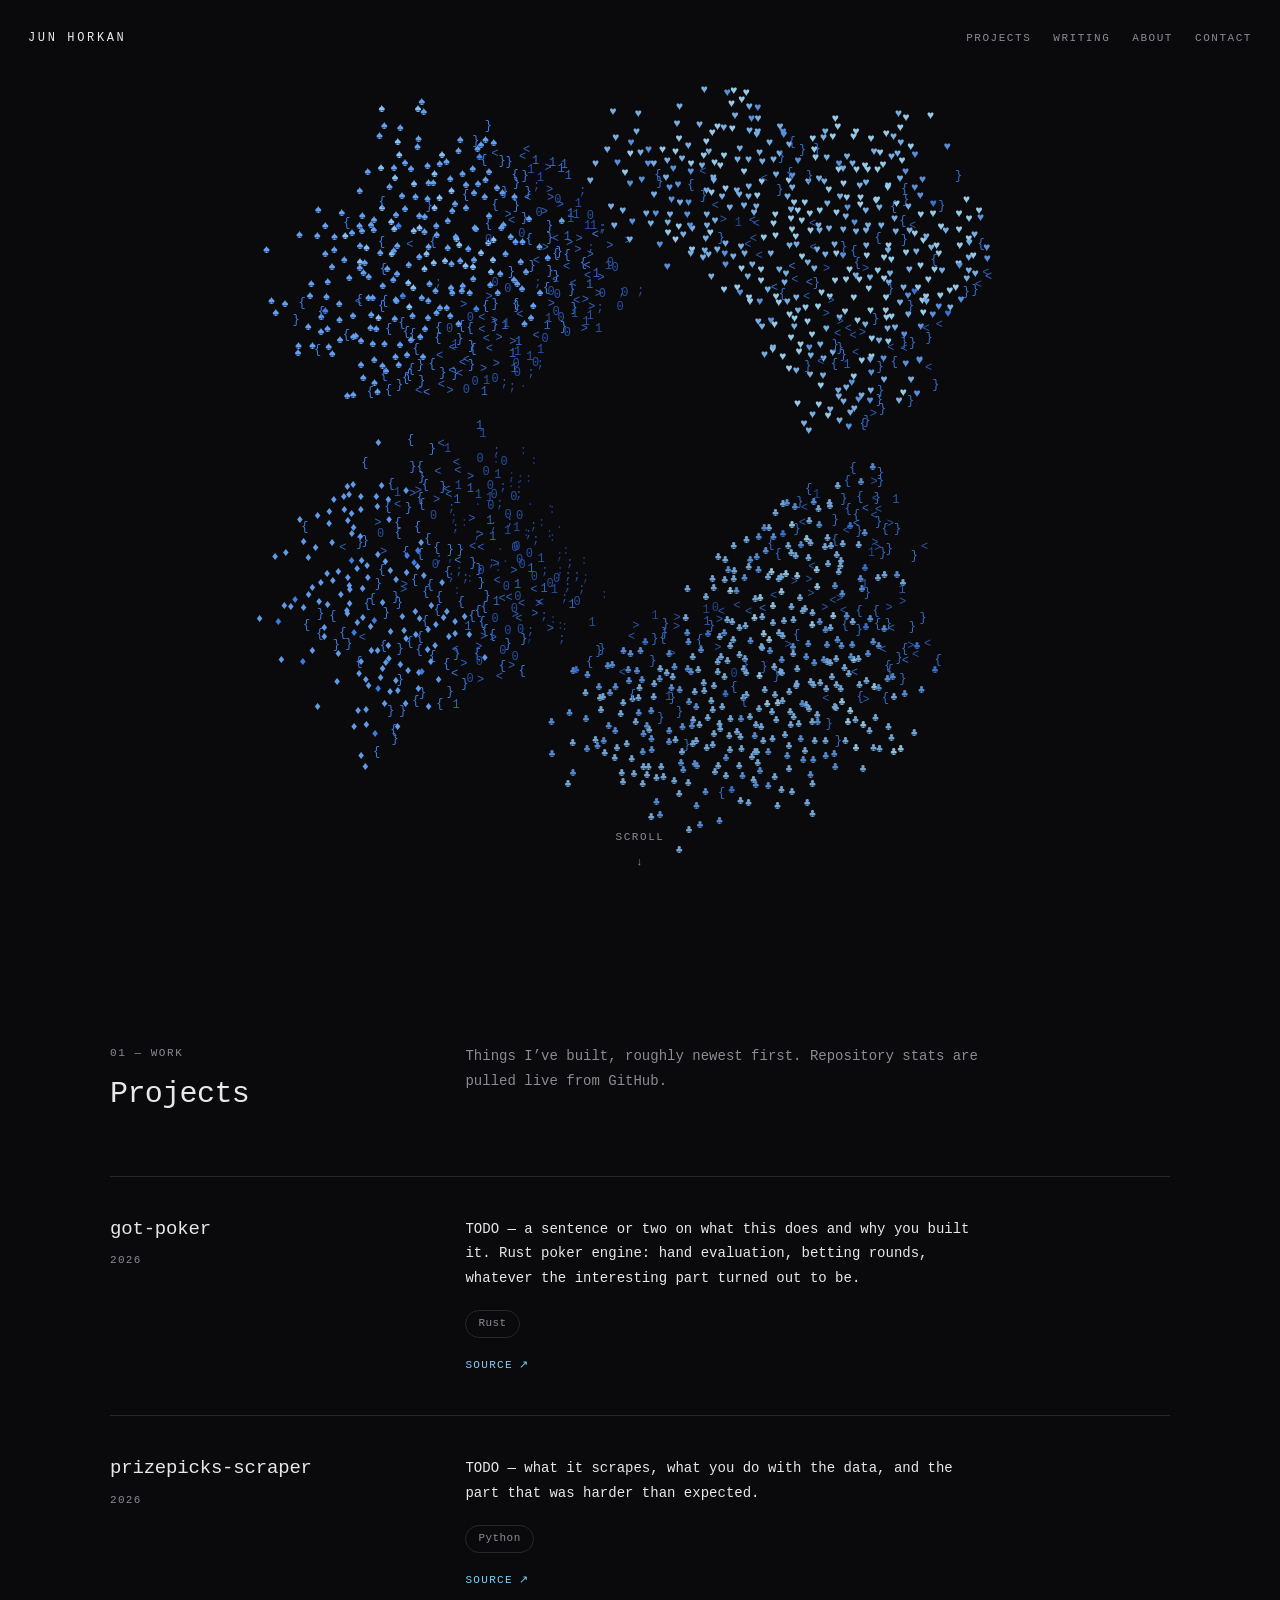
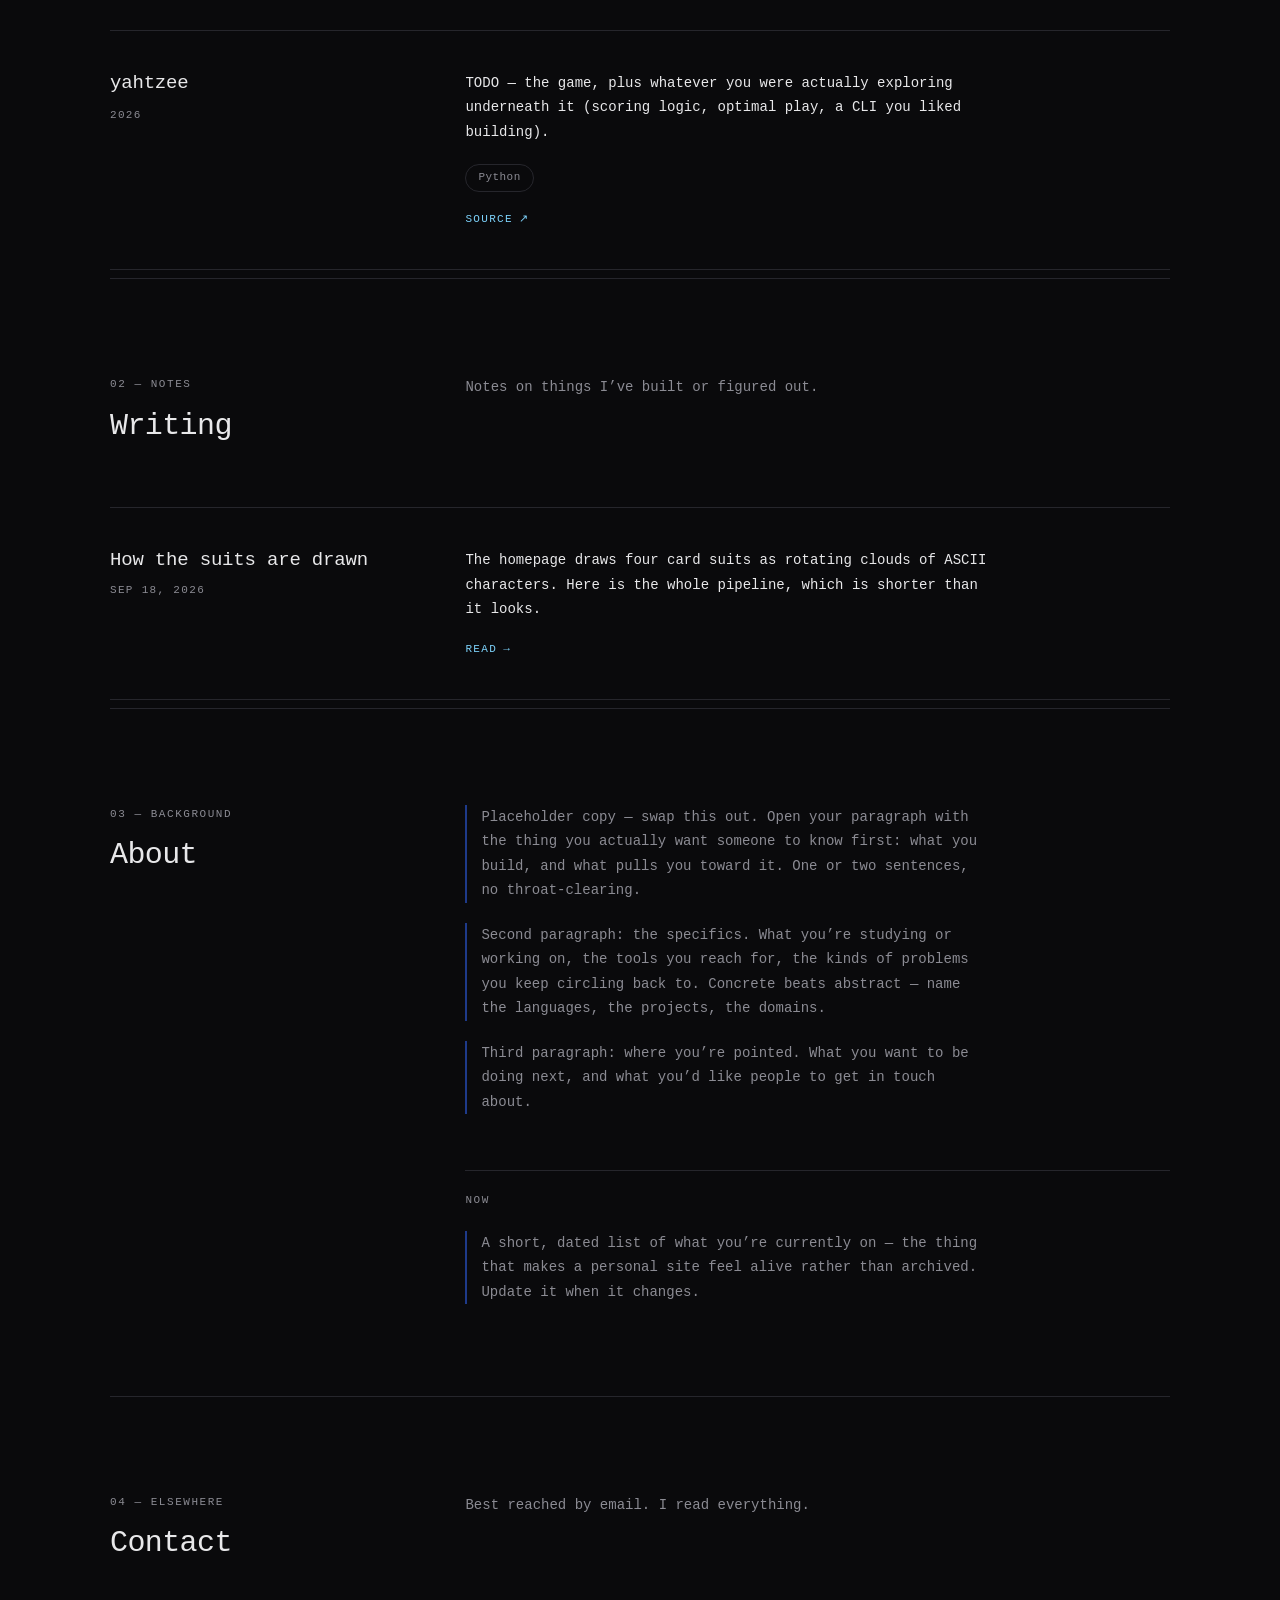
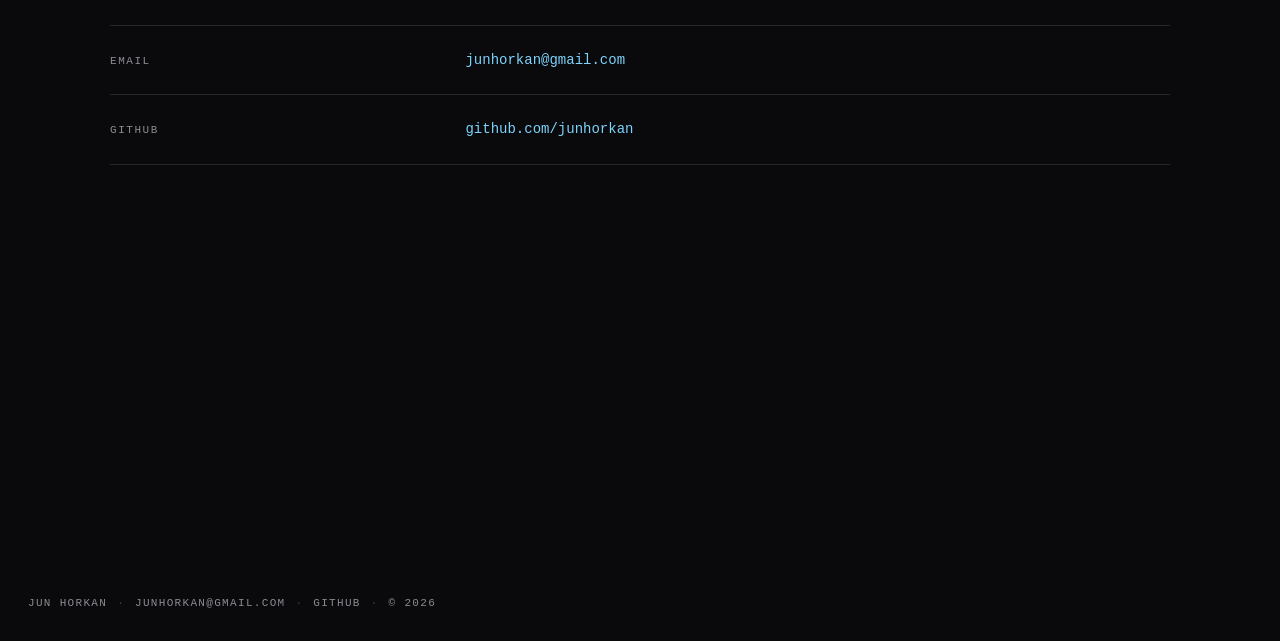
==== index.html @ d79ea6be "Lay sections and entries out in two columns The stacked single column packed the name, year, descrip" ====
<!doctype html>
<html lang="en">
<head>
<meta charset="utf-8">
<meta name="viewport" content="width=device-width, initial-scale=1">
<title>Jun Horkan</title>
<meta name="description" content="Jun Horkan — projects, writing, and things being built.">
<meta property="og:title" content="Jun Horkan">
<meta property="og:description" content="Projects, writing, and things being built.">
<meta property="og:type" content="website">
<link rel="icon" href="data:image/svg+xml,<svg xmlns='http://www.w3.org/2000/svg' viewBox='0 0 32 32'><rect width='32' height='32' fill='%230a0a0c'/><text x='16' y='22' font-family='monospace' font-size='16' font-weight='700' fill='%237dd3fc' text-anchor='middle'>J</text></svg>">
<link rel="stylesheet" href="assets/css/site.css?v=18">
</head>
<body data-page="home" data-root="./" id="top">

  <section id="stage" aria-label="Intro">
    <canvas id="cloud" role="img" aria-label="Animated ASCII rendering of the four card suits"></canvas>
    <a class="scroll-cue" href="#projects" aria-label="Scroll to projects">
      <span>Scroll</span>
      <span class="scroll-cue-arrow" aria-hidden="true">&darr;</span>
    </a>
  </section>

  <main>

    <section class="band" id="projects" aria-labelledby="projects-h">
      <div class="band-head">
        <div>
          <p class="section-kicker">01 &mdash; Work</p>
          <h2 class="band-title" id="projects-h">Projects</h2>
        </div>
        <p class="prose band-lede">Things I&rsquo;ve built, roughly newest first. Repository stats are pulled live from GitHub.</p>
      </div>
      <ul class="entry-list" id="projects-list"></ul>
    </section>

    <section class="band" id="writing" aria-labelledby="writing-h">
      <div class="band-head">
        <div>
          <p class="section-kicker">02 &mdash; Notes</p>
          <h2 class="band-title" id="writing-h">Writing</h2>
        </div>
        <p class="prose band-lede">Notes on things I&rsquo;ve built or figured out.</p>
      </div>

      <!-- Generated by posts/build.py — edit posts/*.md, not this block. -->
      <!-- POSTS:START -->
      <ul class="entry-list">
        <li class="entry">
          <div>
            <a class="entry-name" href="writing/colophon.html">How the suits are drawn</a>
            <span class="entry-year">Sep 18, 2026</span>
          </div>
          <div>
            <p class="entry-blurb">The homepage draws four card suits as rotating clouds of ASCII characters. Here is the whole pipeline, which is shorter than it looks.</p>
            <div class="entry-links"><a href="writing/colophon.html">Read<span class="arrow">&rarr;</span></a></div>
          </div>
        </li>
      </ul>
      <!-- POSTS:END -->
    </section>

    <section class="band" id="about" aria-labelledby="about-h">
      <div class="band-head">
        <div>
          <p class="section-kicker">03 &mdash; Background</p>
          <h2 class="band-title" id="about-h">About</h2>
        </div>
        <div class="prose">
        <!-- TODO(jun): replace the three paragraphs below with your own words. -->
        <p class="todo">Placeholder copy &mdash; swap this out. Open your paragraph with the
        thing you actually want someone to know first: what you build, and what pulls you
        toward it. One or two sentences, no throat-clearing.</p>

        <p class="todo">Second paragraph: the specifics. What you&rsquo;re studying or working
        on, the tools you reach for, the kinds of problems you keep circling back to. Concrete
        beats abstract &mdash; name the languages, the projects, the domains.</p>

        <p class="todo">Third paragraph: where you&rsquo;re pointed. What you want to be doing
        next, and what you&rsquo;d like people to get in touch about.</p>

        <h3 class="section-label">Now</h3>
        <p class="todo">A short, dated list of what you&rsquo;re currently on &mdash; the thing
        that makes a personal site feel alive rather than archived. Update it when it changes.</p>
        </div>
      </div>
    </section>

    <section class="band" id="contact" aria-labelledby="contact-h">
      <div class="band-head">
        <div>
          <p class="section-kicker">04 &mdash; Elsewhere</p>
          <h2 class="band-title" id="contact-h">Contact</h2>
        </div>
        <div>
          <p class="prose band-lede">Best reached by email. I read everything.</p>
        </div>
      </div>

      <ul class="link-rows">
        <li><span class="k">Email</span><span class="v" data-mail-slot></span></li>
        <li><span class="k">GitHub</span><span class="v"><a href="https://github.com/junhorkan" rel="me noopener">github.com/junhorkan</a></span></li>
        <!-- TODO(jun): add your handles and uncomment.
        <li><span class="k">LinkedIn</span><span class="v"><a href="https://linkedin.com/in/HANDLE" rel="me noopener">linkedin.com/in/HANDLE</a></span></li>
        <li><span class="k">X</span><span class="v"><a href="https://x.com/HANDLE" rel="me noopener">@HANDLE</a></span></li>
        -->
      </ul>
    </section>

  </main>

  <script src="assets/js/nav.js?v=18"></script>
  <script src="assets/js/projects.js?v=18"></script>
  <script src="assets/js/ascii.js?v=18"></script>
</body>
</html>
---- assets/css/site.css ----
/* Jun Horkan — personal site
   One stylesheet. Tokens on :root, monospace throughout, dark by design. */

:root {
  --bg: #0a0a0c;
  --surface: #131317;
  --text: #e8e8ea;
  --muted: #8b8b93;
  --rule: #26262c;

  /* Link / accent colors */
  --near: #7dd3fc;
  --mid: #3b82f6;
  --far: #1e3a8a;

  /* ASCII depth gradient — three stops, nearest surface to furthest.
     ascii.js reads these and interpolates between them. Columbia blue at the
     front, falling away through royal to a deep navy that still sits clearly
     above the background — any darker and the back of each suit vanishes. */
  --ascii-near: #a8e0ff;
  --ascii-mid:  #3f7fe8;
  --ascii-far:  #1b3b86;

  --mono: "Berkeley Mono", "SF Mono", ui-monospace, Menlo, Consolas, monospace;

  --gutter: 28px;
  --head-clear: 116px;  /* room under the fixed header */
  --measure: 62ch;      /* prose only — the page itself is wider */
  --page: 1060px;       /* outer column */

  /* One split shared by the section headers and the entries, so the label
     column and the content column line up all the way down the page. */
  --split: minmax(0, 0.85fr) minmax(0, 2fr);
  --split-gap: 56px;
}

*, *::before, *::after { box-sizing: border-box; }

html {
  -webkit-text-size-adjust: 100%;
  scroll-behavior: smooth;
}
@media (prefers-reduced-motion: reduce) {
  html { scroll-behavior: auto; }
}

body {
  margin: 0;
  background: var(--bg);
  color: var(--text);
  font-family: var(--mono);
  font-size: 14px;
  line-height: 1.75;
  -webkit-font-smoothing: antialiased;
  display: flex;
  flex-direction: column;
  min-height: 100vh;
}

a { color: inherit; text-decoration: none; }
a:hover { color: var(--near); text-decoration: underline; text-underline-offset: 3px; }
a:focus-visible,
button:focus-visible { outline: 1px solid var(--near); outline-offset: 3px; }

/* ---------- shared chrome ---------- */

.label {
  font-size: 11px;
  letter-spacing: .14em;
  text-transform: uppercase;
  color: var(--muted);
}

.site-head {
  position: fixed;
  top: 0; left: 0; right: 0;
  z-index: 10;
  padding: var(--gutter) var(--gutter) calc(var(--gutter) * 0.7);
  /* The hero runs under the header, so it needs its own backdrop. */
  background: linear-gradient(var(--bg) 62%, transparent);
  display: flex;
  flex-wrap: wrap;
  gap: 8px 28px;
  align-items: baseline;
  justify-content: space-between;
}

.wordmark {
  font-size: 12px;
  letter-spacing: .22em;
  text-transform: uppercase;
  color: var(--text);
}
.wordmark:hover { text-decoration: none; color: var(--near); }

.site-nav {
  display: flex;
  gap: 22px;
  flex-wrap: wrap;
}
.site-nav a {
  font-size: 11px;
  letter-spacing: .14em;
  text-transform: uppercase;
  color: var(--muted);
}
.site-nav a:hover { color: var(--near); }
.site-nav a[aria-current] { color: var(--text); }
/* A short rule under the current section's link — the nav doubles as a
   position indicator as you scroll. */
.site-nav a { position: relative; padding-bottom: 3px; }
.site-nav a[aria-current]::after {
  content: "";
  position: absolute;
  left: 0; right: 0; bottom: 0;
  height: 1px;
  background: currentColor;
}

.site-foot {
  margin-top: auto;
  padding: 48px var(--gutter) var(--gutter);
  font-size: 11px;
  letter-spacing: .12em;
  text-transform: uppercase;
  color: var(--muted);
}
.site-foot .sep { opacity: .45; padding: 0 2px; }
/* Let the footer wrap between items, never through a name or an address. */
.site-foot .nowrap, .site-foot a { white-space: nowrap; }

/* ---------- hero ---------- */

#stage {
  position: relative;
  height: 100vh;
  height: 100svh;
  overflow: hidden;
}
/* Absolute, so the canvas box comes from #stage. With `height: 100%` the
   canvas falls back to its own width/height attributes — which this script
   sets from the measured box, producing a sizing feedback loop. */
#cloud { position: absolute; inset: 0; width: 100%; height: 100%; display: block; }

/* ---------- interior pages ---------- */

main {
  padding: var(--head-clear) var(--gutter) 0;
  width: 100%;
  max-width: calc(var(--page) + 2 * var(--gutter));
  margin: 0 auto;
}

h1 {
  font-size: 26px;
  font-weight: 500;
  letter-spacing: -.01em;
  margin: 0 0 32px;
}

h2 {
  font-size: 14px;
  font-weight: 500;
  margin: 48px 0 16px;
}

.section-label {
  font-size: 11px;
  letter-spacing: .14em;
  text-transform: uppercase;
  color: var(--muted);
  font-weight: 400;
  margin: 56px 0 20px;
  padding-top: 20px;
  border-top: 1px solid var(--rule);
}

p { margin: 0 0 20px; max-width: var(--measure); }

.prose strong { color: var(--near); font-weight: 400; }
.prose a { color: var(--near); text-decoration: underline; text-underline-offset: 3px; text-decoration-color: var(--far); }
.prose a:hover { text-decoration-color: var(--near); }

.todo {
  border-left: 2px solid var(--far);
  padding-left: 14px;
  color: var(--muted);
}

/* ---------- project + post lists ---------- */

/* Name on the left, everything else on the right, on the same grid as the
   section headers above. Roomy rows and a single hairline between them —
   the previous stacked layout packed five things into one narrow column. */

.entry-list { list-style: none; margin: 0; padding: 0; }

.entry {
  display: grid;
  grid-template-columns: var(--split);
  gap: 14px var(--split-gap);
  align-items: start;
  padding: 40px 0;
  border-top: 1px solid var(--rule);
}
.entry:last-child { border-bottom: 1px solid var(--rule); }

.entry-name {
  font-size: 19px;
  color: var(--text);
  display: block;
  line-height: 1.3;
  letter-spacing: -.01em;
}
.entry-name:hover { color: var(--near); }

.entry-year {
  display: block;
  margin-top: 8px;
  font-size: 11px;
  letter-spacing: .12em;
  text-transform: uppercase;
  color: var(--muted);
}

.entry-blurb {
  margin: 0;
  color: var(--text);
  max-width: var(--measure);
}

/* Year and live GitHub stats, tucked under the name in the left column. */
.entry-meta {
  margin-top: 10px;
  font-size: 11px;
  letter-spacing: .12em;
  text-transform: uppercase;
  color: var(--muted);
  display: flex;
  flex-wrap: wrap;
  gap: 0 6px;
  align-items: center;
}
.entry-meta .sep { opacity: .4; }
.entry-meta .live { color: var(--mid); }

/* Stack as pills rather than a run of punctuation — the single biggest
   de-clutter, and it lets the eye skip the row entirely. */
.stack {
  list-style: none;
  display: flex;
  flex-wrap: wrap;
  gap: 8px;
  margin: 20px 0 0;
  padding: 0;
}
.stack li {
  border: 1px solid var(--rule);
  border-radius: 999px;
  padding: 4px 12px;
  font-size: 11px;
  letter-spacing: .04em;
  color: var(--muted);
  line-height: 1.6;
}

/* Links last, at the bottom of the row. */
.entry-links { margin-top: 18px; display: flex; gap: 22px; flex-wrap: wrap; }
.entry-links a {
  font-size: 11px;
  letter-spacing: .12em;
  text-transform: uppercase;
  color: var(--near);
}
.entry-links a .arrow { padding-left: 6px; }
.entry-links a:hover .arrow { padding-left: 9px; }
.entry-links a .arrow { transition: padding-left .15s ease; }
@media (prefers-reduced-motion: reduce) {
  .entry-links a .arrow { transition: none; }
}

.status-archived .entry-name { color: var(--muted); }

.empty { color: var(--muted); padding: 40px 0; border-top: 1px solid var(--rule); }

/* ---------- contact rows ---------- */

/* Same two columns as the entries above: label left, value right. */
.link-rows { list-style: none; margin: 0; padding: 0; }
.link-rows li {
  display: grid;
  grid-template-columns: var(--split);
  gap: 6px var(--split-gap);
  align-items: baseline;
  padding: 22px 0;
  border-top: 1px solid var(--rule);
}
.link-rows li:last-child { border-bottom: 1px solid var(--rule); }
.link-rows .k {
  font-size: 11px;
  letter-spacing: .14em;
  text-transform: uppercase;
  color: var(--muted);
}
.link-rows .v a { color: var(--near); }

/* ---------- post body ---------- */

.post-date { font-size: 11px; letter-spacing: .14em; text-transform: uppercase; color: var(--muted); margin: -20px 0 36px; }

.post-body h2 { font-size: 15px; margin: 40px 0 14px; }
.post-body h3 { font-size: 14px; font-weight: 500; color: var(--muted); margin: 32px 0 12px; }
.post-body ul, .post-body ol { max-width: var(--measure); padding-left: 22px; margin: 0 0 20px; }
.post-body li { margin-bottom: 8px; }
.post-body code {
  background: var(--surface);
  border: 1px solid var(--rule);
  border-radius: 3px;
  padding: 1px 5px;
  font-size: 12.5px;
  color: var(--near);
}
.post-body pre {
  background: var(--surface);
  border: 1px solid var(--rule);
  border-radius: 4px;
  padding: 16px 18px;
  overflow-x: auto;
  max-width: var(--measure);
  font-size: 12.5px;
  line-height: 1.7;
}
.post-body pre code { background: none; border: 0; padding: 0; color: var(--text); }
.post-body blockquote {
  margin: 0 0 20px;
  padding-left: 16px;
  border-left: 2px solid var(--far);
  color: var(--muted);
  max-width: var(--measure);
}
.post-body hr { border: 0; border-top: 1px solid var(--rule); margin: 40px 0; }

.back-link { display: inline-block; margin-top: 56px; font-size: 11px; letter-spacing: .14em; text-transform: uppercase; color: var(--muted); }

/* ---------- scrolling sections (single-page layout) ---------- */

/* Anchor jumps land below the fixed header, not underneath it. */
.band { scroll-margin-top: 84px; }

.band {
  padding: 96px 0 8px;
  border-top: 1px solid var(--rule);
}
.band:first-child { border-top: 0; }
main > .band:first-child { padding-top: var(--gutter); }

.section-kicker {
  font-size: 11px;
  letter-spacing: .14em;
  text-transform: uppercase;
  color: var(--muted);
  margin: 0 0 14px;
}

/* Kicker + title on the left, the lede on the right — the same two columns
   the entries below use, so everything sits on one grid. */
.band-head {
  display: grid;
  grid-template-columns: var(--split);
  gap: 12px var(--split-gap);
  align-items: start;
  margin-bottom: 64px;
}

.band-title {
  font-size: 30px;
  font-weight: 500;
  letter-spacing: -.02em;
  margin: 0;
  line-height: 1.15;
}

.band-lede { color: var(--muted); margin: 0; max-width: var(--measure); }

.band:last-of-type { padding-bottom: 40px; }

/* The last section gets a full screen of its own, so it can scroll up to the
   header like every other one. Without this the page runs out of scroll and the
   final anchor lands halfway down, which reads as a broken jump. */
.band:last-of-type {
  min-height: calc(100svh - 150px);
}

/* ---------- hero scroll cue ---------- */

.scroll-cue {
  position: absolute;
  left: 50%;
  bottom: 28px;
  transform: translateX(-50%);
  display: flex;
  flex-direction: column;
  align-items: center;
  gap: 6px;
  font-size: 11px;
  letter-spacing: .14em;
  text-transform: uppercase;
  color: var(--muted);
  z-index: 2;
}
.scroll-cue:hover { color: var(--text); text-decoration: none; }
.scroll-cue-arrow { animation: cue-drift 2.4s ease-in-out infinite; }

@keyframes cue-drift {
  0%, 100% { transform: translateY(0); opacity: .55; }
  50%      { transform: translateY(4px); opacity: 1; }
}
@media (prefers-reduced-motion: reduce) {
  .scroll-cue-arrow { animation: none; opacity: .8; }
}

/* ---------- responsive ---------- */

@media (max-width: 900px) {
  /* One column: the label sits above its content instead of beside it. */
  :root { --split: minmax(0, 1fr); --split-gap: 0px; }
  .band-head { gap: 16px; margin-bottom: 44px; }
  .entry { gap: 16px; padding: 32px 0; }
  .band-title { font-size: 26px; }
}

@media (max-width: 640px) {
  :root { --gutter: 20px; --head-clear: 104px; }
  /* The header wraps to two rows on narrow screens, so anchors need more
     clearance here, not less. */
  .band { padding-top: 72px; scroll-margin-top: 94px; }
  .band-title { font-size: 23px; }
  .entry-name { font-size: 17px; }
  h1 { font-size: 22px; }
}
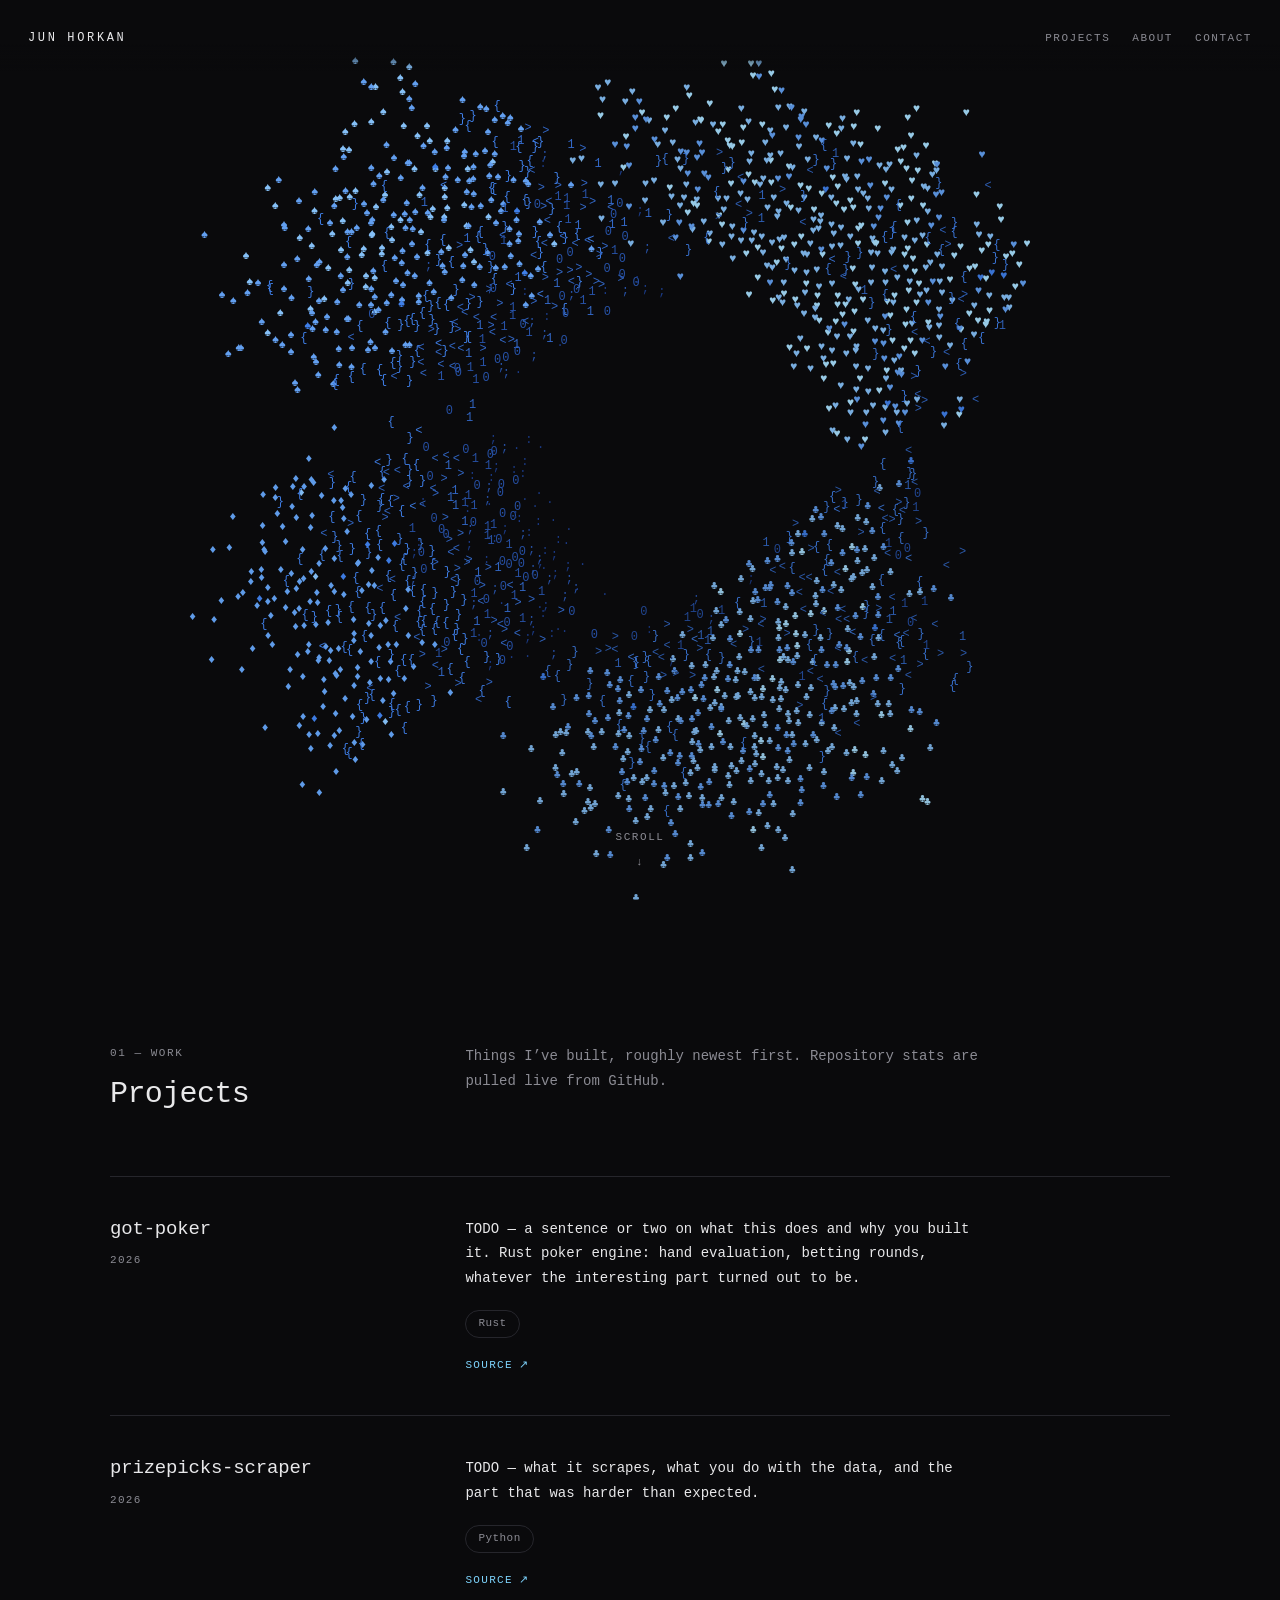
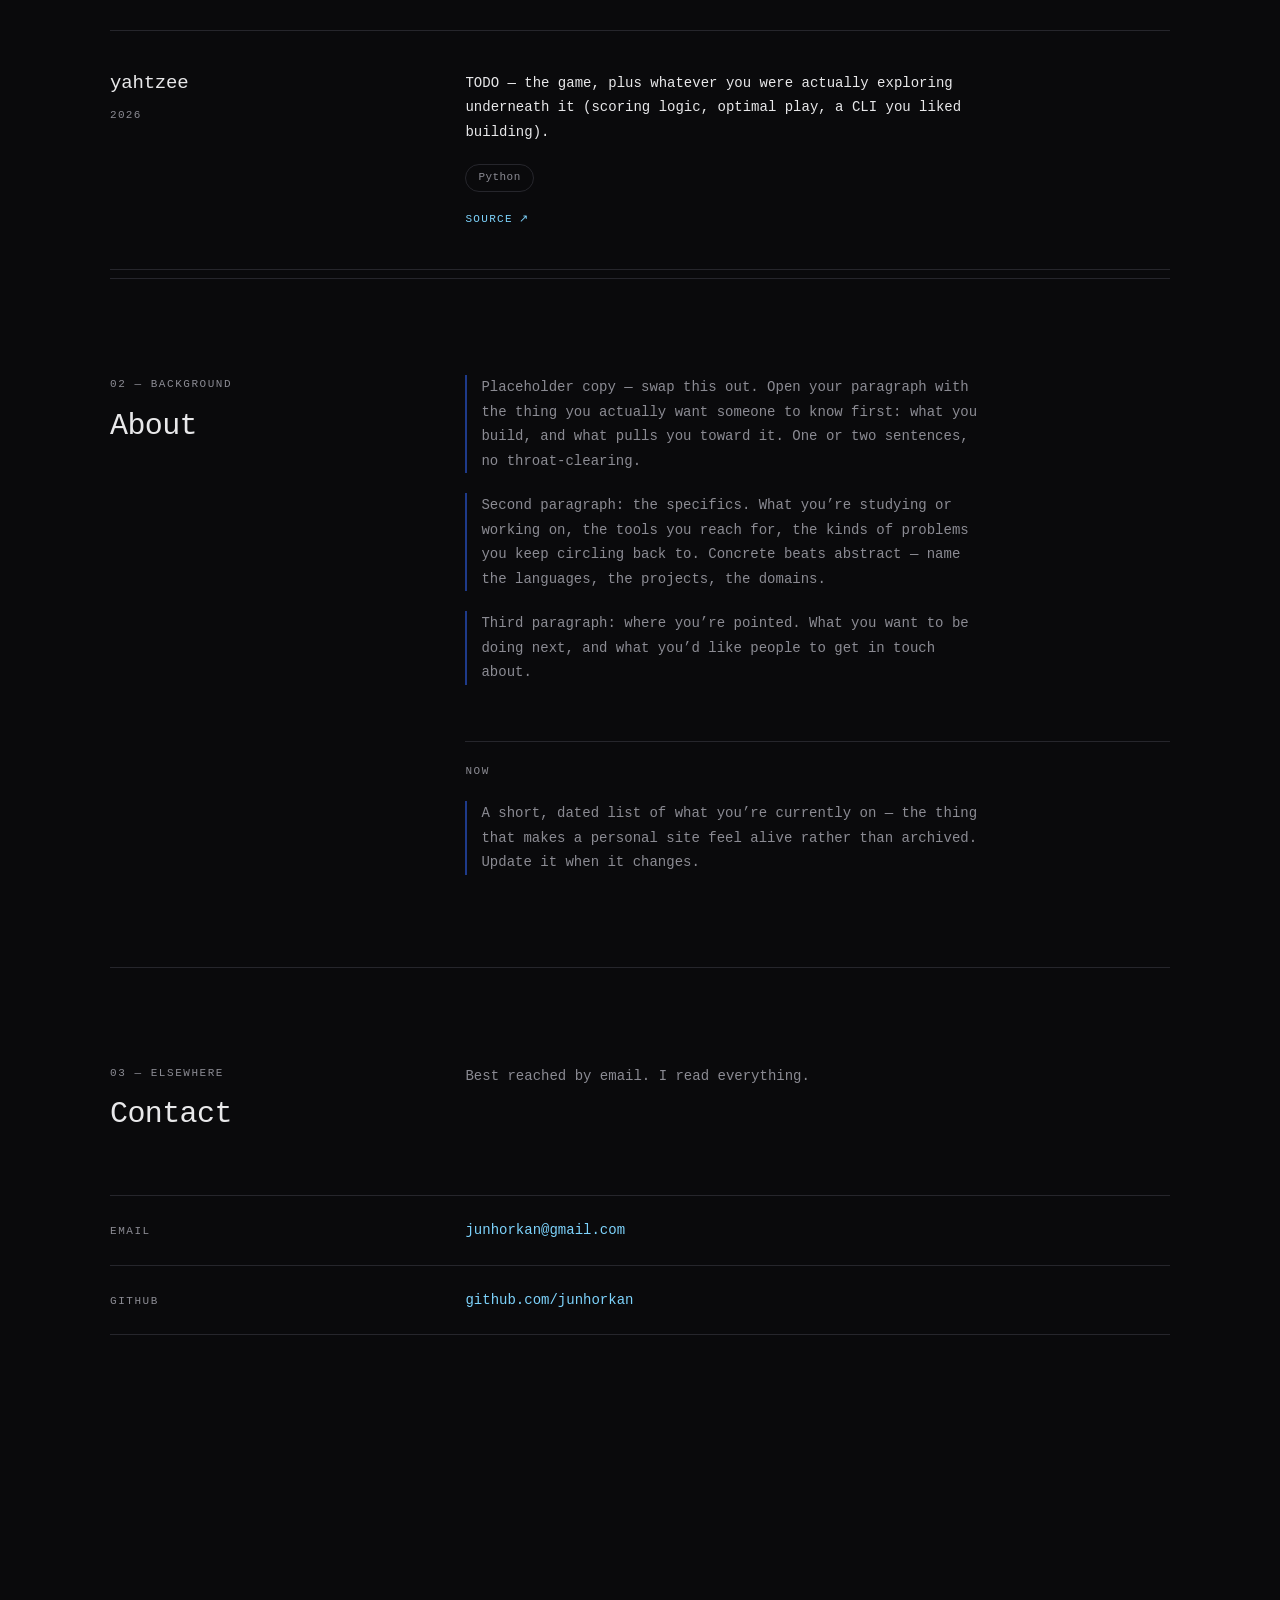
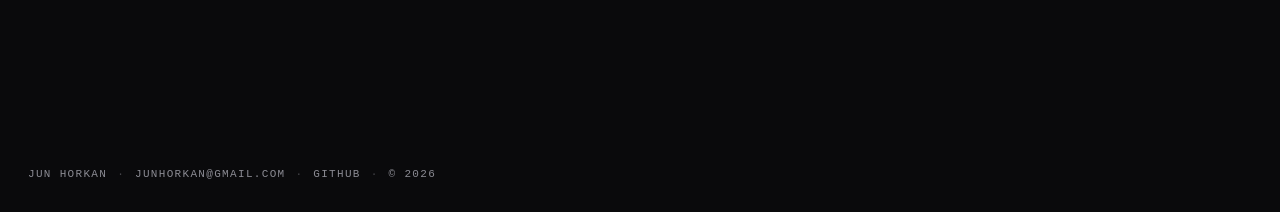
==== commit dd0f67b1: "Remove the writing section Drops the #writing band, its nav entry, and the remaining sections renumb" ====
--- a/index.html
+++ b/index.html
@@ -4,12 +4,12 @@
 <meta charset="utf-8">
 <meta name="viewport" content="width=device-width, initial-scale=1">
 <title>Jun Horkan</title>
-<meta name="description" content="Jun Horkan — projects, writing, and things being built.">
+<meta name="description" content="Jun Horkan — projects and things being built.">
 <meta property="og:title" content="Jun Horkan">
-<meta property="og:description" content="Projects, writing, and things being built.">
+<meta property="og:description" content="Projects and things being built.">
 <meta property="og:type" content="website">
 <link rel="icon" href="data:image/svg+xml,<svg xmlns='http://www.w3.org/2000/svg' viewBox='0 0 32 32'><rect width='32' height='32' fill='%230a0a0c'/><text x='16' y='22' font-family='monospace' font-size='16' font-weight='700' fill='%237dd3fc' text-anchor='middle'>J</text></svg>">
-<link rel="stylesheet" href="assets/css/site.css?v=18">
+<link rel="stylesheet" href="assets/css/site.css?v=19">
 </head>
 <body data-page="home" data-root="./" id="top">
 
@@ -34,36 +34,11 @@
       <ul class="entry-list" id="projects-list"></ul>
     </section>
 
-    <section class="band" id="writing" aria-labelledby="writing-h">
-      <div class="band-head">
-        <div>
-          <p class="section-kicker">02 &mdash; Notes</p>
-          <h2 class="band-title" id="writing-h">Writing</h2>
-        </div>
-        <p class="prose band-lede">Notes on things I&rsquo;ve built or figured out.</p>
-      </div>
-
-      <!-- Generated by posts/build.py — edit posts/*.md, not this block. -->
-      <!-- POSTS:START -->
-      <ul class="entry-list">
-        <li class="entry">
-          <div>
-            <a class="entry-name" href="writing/colophon.html">How the suits are drawn</a>
-            <span class="entry-year">Sep 18, 2026</span>
-          </div>
-          <div>
-            <p class="entry-blurb">The homepage draws four card suits as rotating clouds of ASCII characters. Here is the whole pipeline, which is shorter than it looks.</p>
-            <div class="entry-links"><a href="writing/colophon.html">Read<span class="arrow">&rarr;</span></a></div>
-          </div>
-        </li>
-      </ul>
-      <!-- POSTS:END -->
-    </section>
 
     <section class="band" id="about" aria-labelledby="about-h">
       <div class="band-head">
         <div>
-          <p class="section-kicker">03 &mdash; Background</p>
+          <p class="section-kicker">02 &mdash; Background</p>
           <h2 class="band-title" id="about-h">About</h2>
         </div>
         <div class="prose">
@@ -89,7 +64,7 @@
     <section class="band" id="contact" aria-labelledby="contact-h">
       <div class="band-head">
         <div>
-          <p class="section-kicker">04 &mdash; Elsewhere</p>
+          <p class="section-kicker">03 &mdash; Elsewhere</p>
           <h2 class="band-title" id="contact-h">Contact</h2>
         </div>
         <div>
@@ -109,8 +84,8 @@
 
   </main>
 
-  <script src="assets/js/nav.js?v=18"></script>
-  <script src="assets/js/projects.js?v=18"></script>
-  <script src="assets/js/ascii.js?v=18"></script>
+  <script src="assets/js/nav.js?v=19"></script>
+  <script src="assets/js/projects.js?v=19"></script>
+  <script src="assets/js/ascii.js?v=19"></script>
 </body>
 </html>
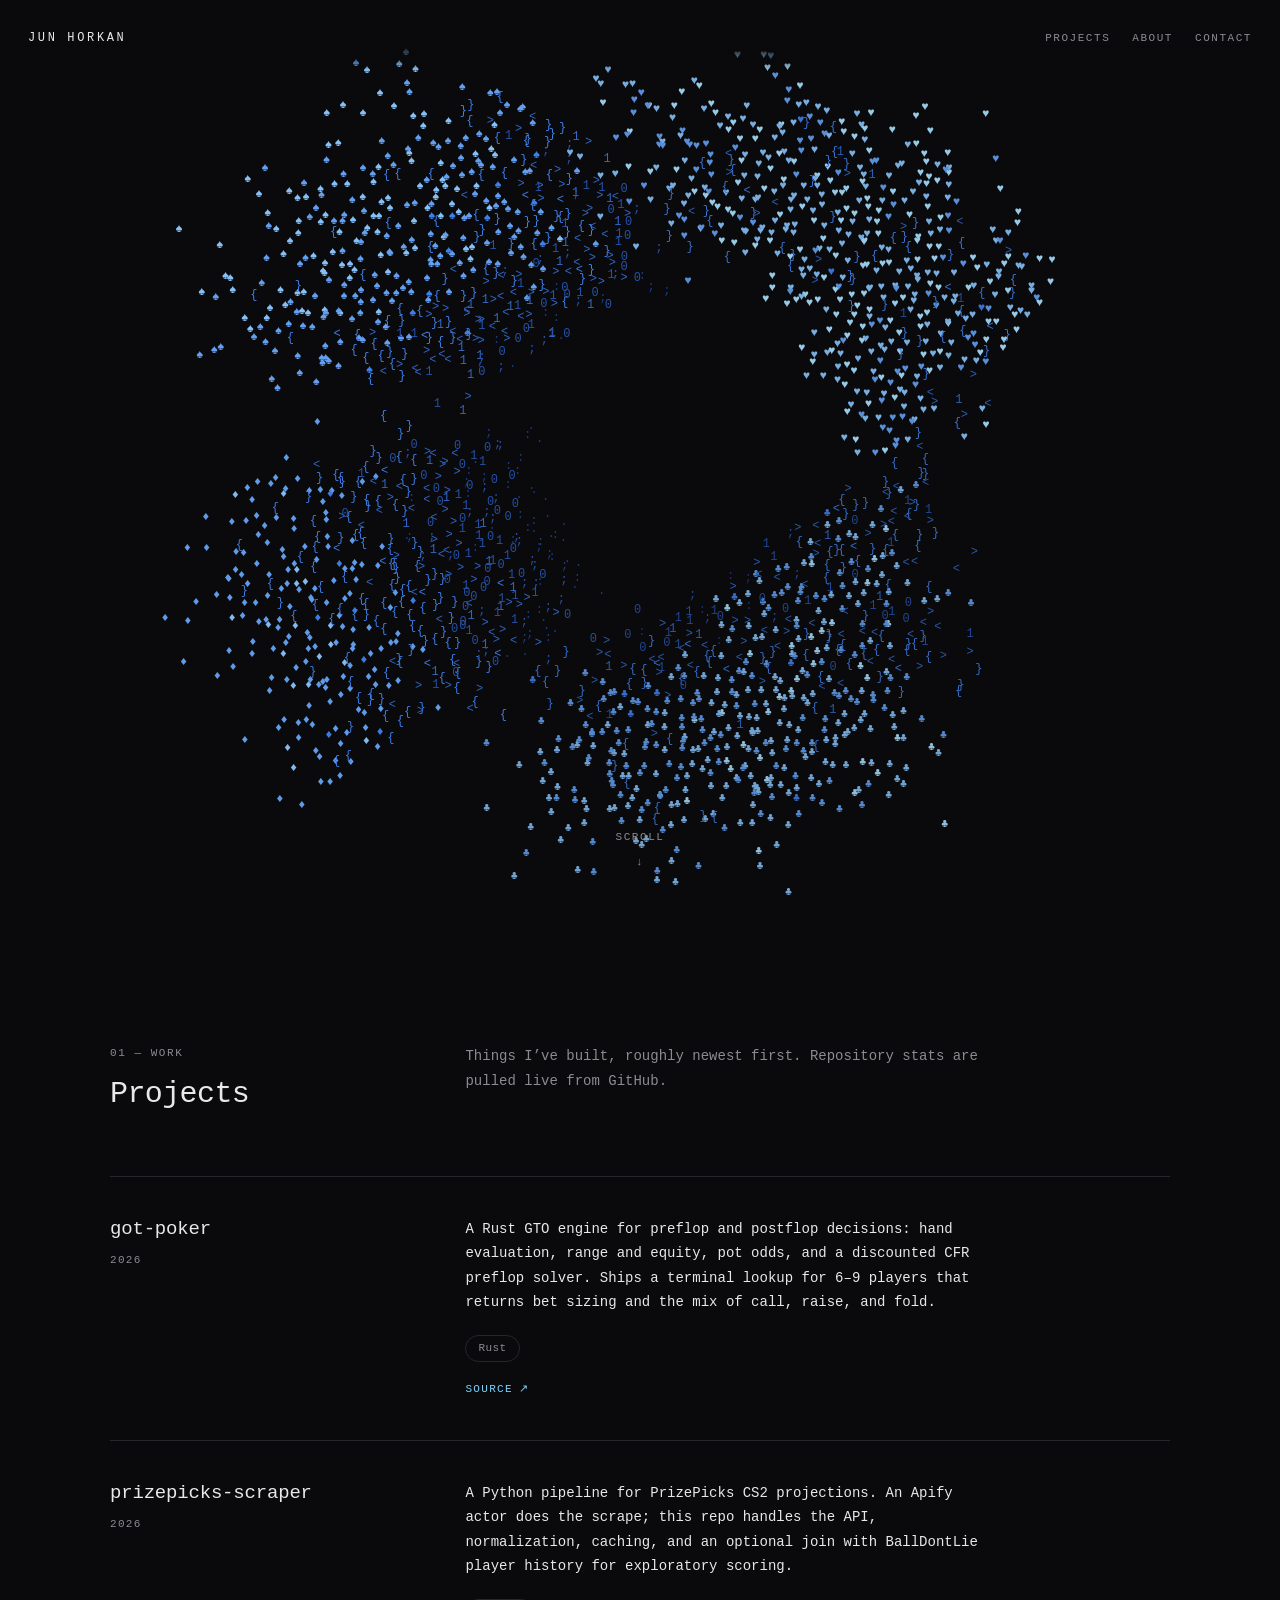
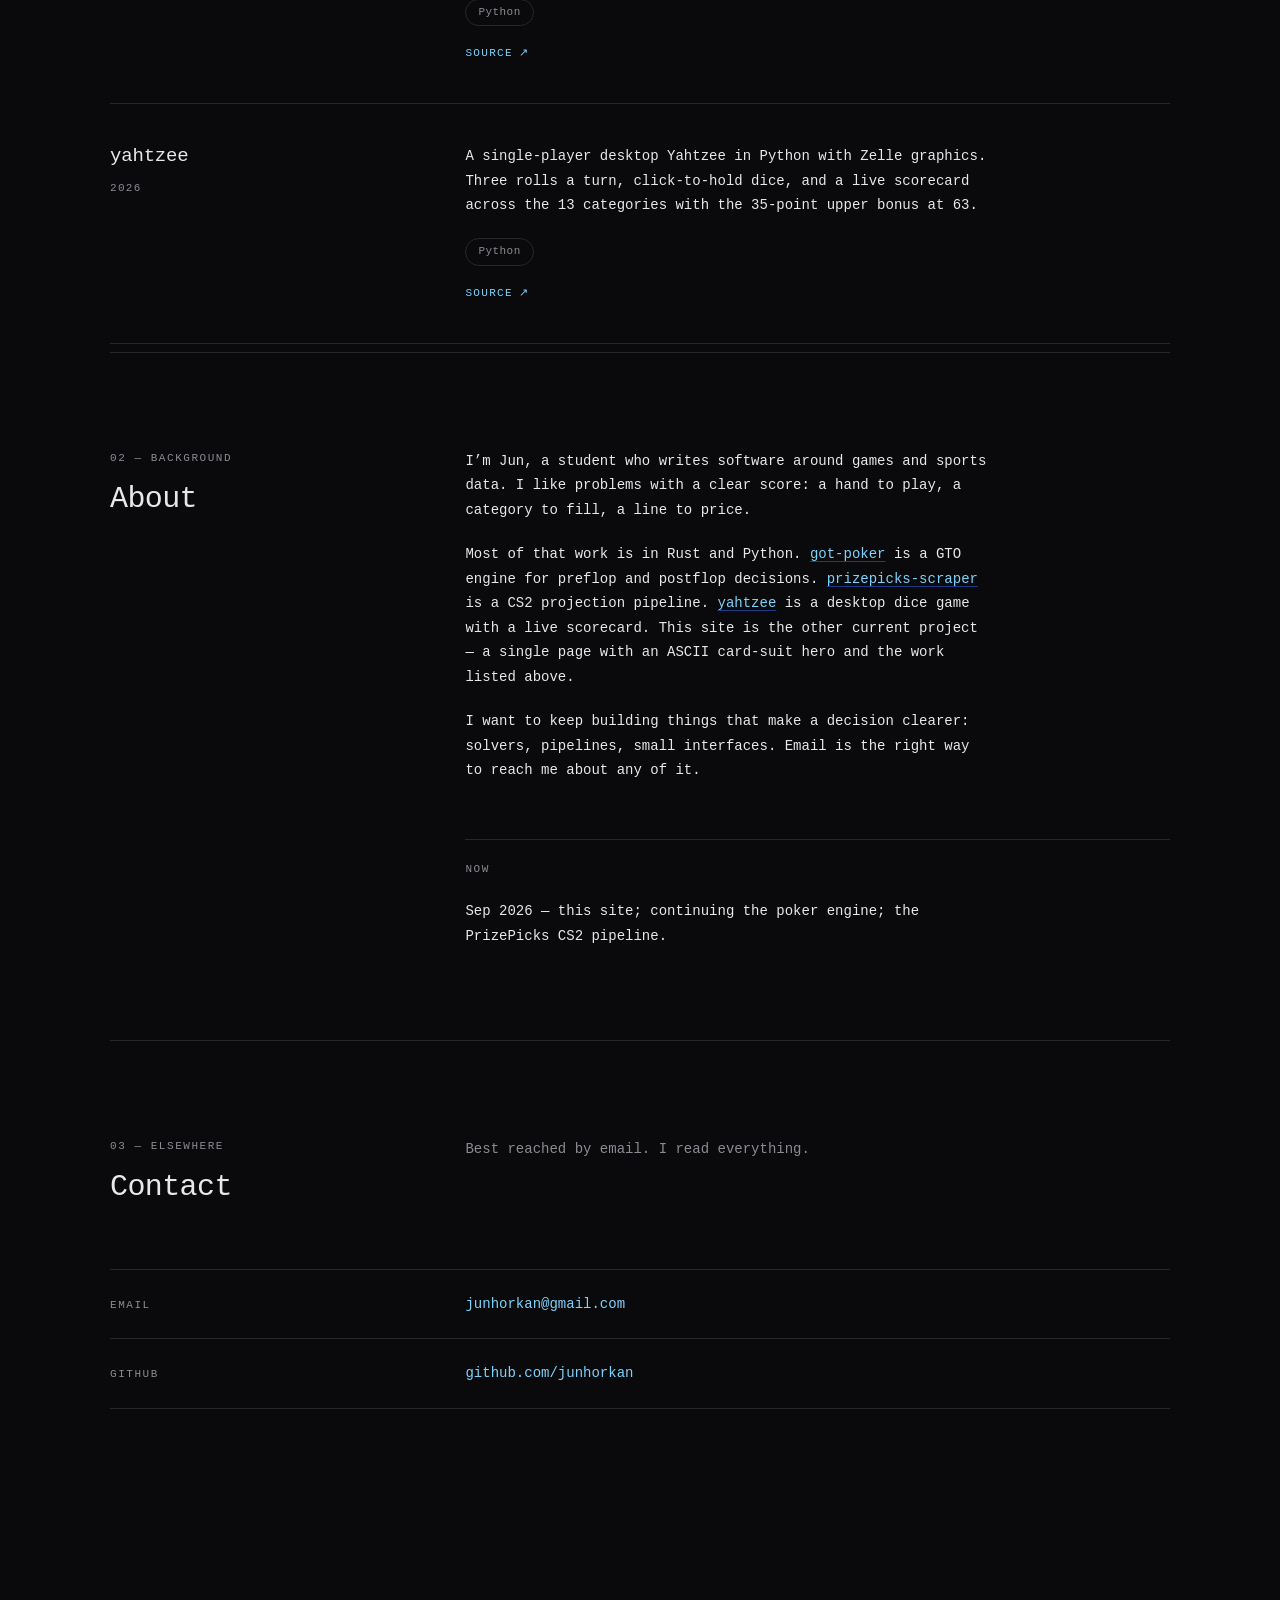
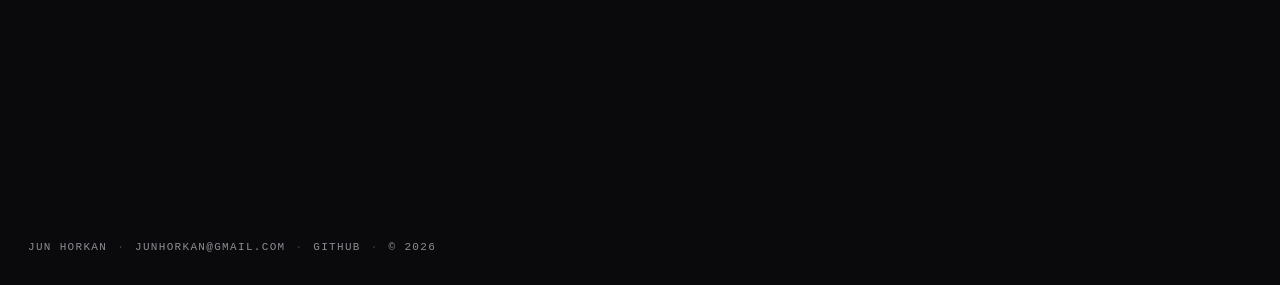
==== commit 8d28b8f8: "Write real project and About copy, drop dead styles Replaces every placeholder with actual content: " ====
--- a/index.html
+++ b/index.html
@@ -4,12 +4,12 @@
 <meta charset="utf-8">
 <meta name="viewport" content="width=device-width, initial-scale=1">
 <title>Jun Horkan</title>
-<meta name="description" content="Jun Horkan — projects and things being built.">
+<meta name="description" content="Jun Horkan — game engines, sports data, and things being built.">
 <meta property="og:title" content="Jun Horkan">
-<meta property="og:description" content="Projects and things being built.">
+<meta property="og:description" content="Game engines, sports data, and things being built.">
 <meta property="og:type" content="website">
 <link rel="icon" href="data:image/svg+xml,<svg xmlns='http://www.w3.org/2000/svg' viewBox='0 0 32 32'><rect width='32' height='32' fill='%230a0a0c'/><text x='16' y='22' font-family='monospace' font-size='16' font-weight='700' fill='%237dd3fc' text-anchor='middle'>J</text></svg>">
-<link rel="stylesheet" href="assets/css/site.css?v=19">
+<link rel="stylesheet" href="assets/css/site.css?v=20">
 </head>
 <body data-page="home" data-root="./" id="top">
 
@@ -42,21 +42,22 @@
           <h2 class="band-title" id="about-h">About</h2>
         </div>
         <div class="prose">
-        <!-- TODO(jun): replace the three paragraphs below with your own words. -->
-        <p class="todo">Placeholder copy &mdash; swap this out. Open your paragraph with the
-        thing you actually want someone to know first: what you build, and what pulls you
-        toward it. One or two sentences, no throat-clearing.</p>
+        <p>I&rsquo;m Jun, a student who writes software around games and sports data.
+        I like problems with a clear score: a hand to play, a category to fill, a line
+        to price.</p>
 
-        <p class="todo">Second paragraph: the specifics. What you&rsquo;re studying or working
-        on, the tools you reach for, the kinds of problems you keep circling back to. Concrete
-        beats abstract &mdash; name the languages, the projects, the domains.</p>
+        <p>Most of that work is in Rust and Python. <a href="https://github.com/junhorkan/got-poker" rel="noopener">got-poker</a>
+        is a GTO engine for preflop and postflop decisions. <a href="https://github.com/junhorkan/prizepicks-scraper" rel="noopener">prizepicks-scraper</a>
+        is a CS2 projection pipeline. <a href="https://github.com/junhorkan/yahtzee" rel="noopener">yahtzee</a>
+        is a desktop dice game with a live scorecard. This site is the other current
+        project &mdash; a single page with an ASCII card-suit hero and the work listed above.</p>
 
-        <p class="todo">Third paragraph: where you&rsquo;re pointed. What you want to be doing
-        next, and what you&rsquo;d like people to get in touch about.</p>
+        <p>I want to keep building things that make a decision clearer: solvers, pipelines,
+        small interfaces. Email is the right way to reach me about any of it.</p>
 
         <h3 class="section-label">Now</h3>
-        <p class="todo">A short, dated list of what you&rsquo;re currently on &mdash; the thing
-        that makes a personal site feel alive rather than archived. Update it when it changes.</p>
+        <p>Sep 2026 &mdash; this site; continuing the poker engine; the PrizePicks CS2
+        pipeline.</p>
         </div>
       </div>
     </section>
@@ -84,8 +85,8 @@
 
   </main>
 
-  <script src="assets/js/nav.js?v=19"></script>
-  <script src="assets/js/projects.js?v=19"></script>
-  <script src="assets/js/ascii.js?v=19"></script>
+  <script src="assets/js/nav.js?v=20"></script>
+  <script src="assets/js/projects.js?v=20"></script>
+  <script src="assets/js/ascii.js?v=20"></script>
 </body>
 </html>
--- a/assets/css/site.css
+++ b/assets/css/site.css
@@ -21,7 +21,7 @@
   --ascii-mid:  #3f7fe8;
   --ascii-far:  #1b3b86;
 
-  --mono: "Berkeley Mono", "SF Mono", ui-monospace, Menlo, Consolas, monospace;
+  --mono: "SF Mono", ui-monospace, Menlo, Consolas, monospace;
 
   --gutter: 28px;
   --head-clear: 116px;  /* room under the fixed header */
@@ -63,13 +63,6 @@
 button:focus-visible { outline: 1px solid var(--near); outline-offset: 3px; }
 
 /* ---------- shared chrome ---------- */
-
-.label {
-  font-size: 11px;
-  letter-spacing: .14em;
-  text-transform: uppercase;
-  color: var(--muted);
-}
 
 .site-head {
   position: fixed;
@@ -181,13 +174,7 @@
 .prose a { color: var(--near); text-decoration: underline; text-underline-offset: 3px; text-decoration-color: var(--far); }
 .prose a:hover { text-decoration-color: var(--near); }
 
-.todo {
-  border-left: 2px solid var(--far);
-  padding-left: 14px;
-  color: var(--muted);
-}
-
-/* ---------- project + post lists ---------- */
+/* ---------- project lists ---------- */
 
 /* Name on the left, everything else on the right, on the same grid as the
    section headers above. Roomy rows and a single hairline between them —
@@ -213,15 +200,6 @@
   letter-spacing: -.01em;
 }
 .entry-name:hover { color: var(--near); }
-
-.entry-year {
-  display: block;
-  margin-top: 8px;
-  font-size: 11px;
-  letter-spacing: .12em;
-  text-transform: uppercase;
-  color: var(--muted);
-}
 
 .entry-blurb {
   margin: 0;
@@ -304,44 +282,6 @@
 }
 .link-rows .v a { color: var(--near); }
 
-/* ---------- post body ---------- */
-
-.post-date { font-size: 11px; letter-spacing: .14em; text-transform: uppercase; color: var(--muted); margin: -20px 0 36px; }
-
-.post-body h2 { font-size: 15px; margin: 40px 0 14px; }
-.post-body h3 { font-size: 14px; font-weight: 500; color: var(--muted); margin: 32px 0 12px; }
-.post-body ul, .post-body ol { max-width: var(--measure); padding-left: 22px; margin: 0 0 20px; }
-.post-body li { margin-bottom: 8px; }
-.post-body code {
-  background: var(--surface);
-  border: 1px solid var(--rule);
-  border-radius: 3px;
-  padding: 1px 5px;
-  font-size: 12.5px;
-  color: var(--near);
-}
-.post-body pre {
-  background: var(--surface);
-  border: 1px solid var(--rule);
-  border-radius: 4px;
-  padding: 16px 18px;
-  overflow-x: auto;
-  max-width: var(--measure);
-  font-size: 12.5px;
-  line-height: 1.7;
-}
-.post-body pre code { background: none; border: 0; padding: 0; color: var(--text); }
-.post-body blockquote {
-  margin: 0 0 20px;
-  padding-left: 16px;
-  border-left: 2px solid var(--far);
-  color: var(--muted);
-  max-width: var(--measure);
-}
-.post-body hr { border: 0; border-top: 1px solid var(--rule); margin: 40px 0; }
-
-.back-link { display: inline-block; margin-top: 56px; font-size: 11px; letter-spacing: .14em; text-transform: uppercase; color: var(--muted); }
-
 /* ---------- scrolling sections (single-page layout) ---------- */
 
 /* Anchor jumps land below the fixed header, not underneath it. */
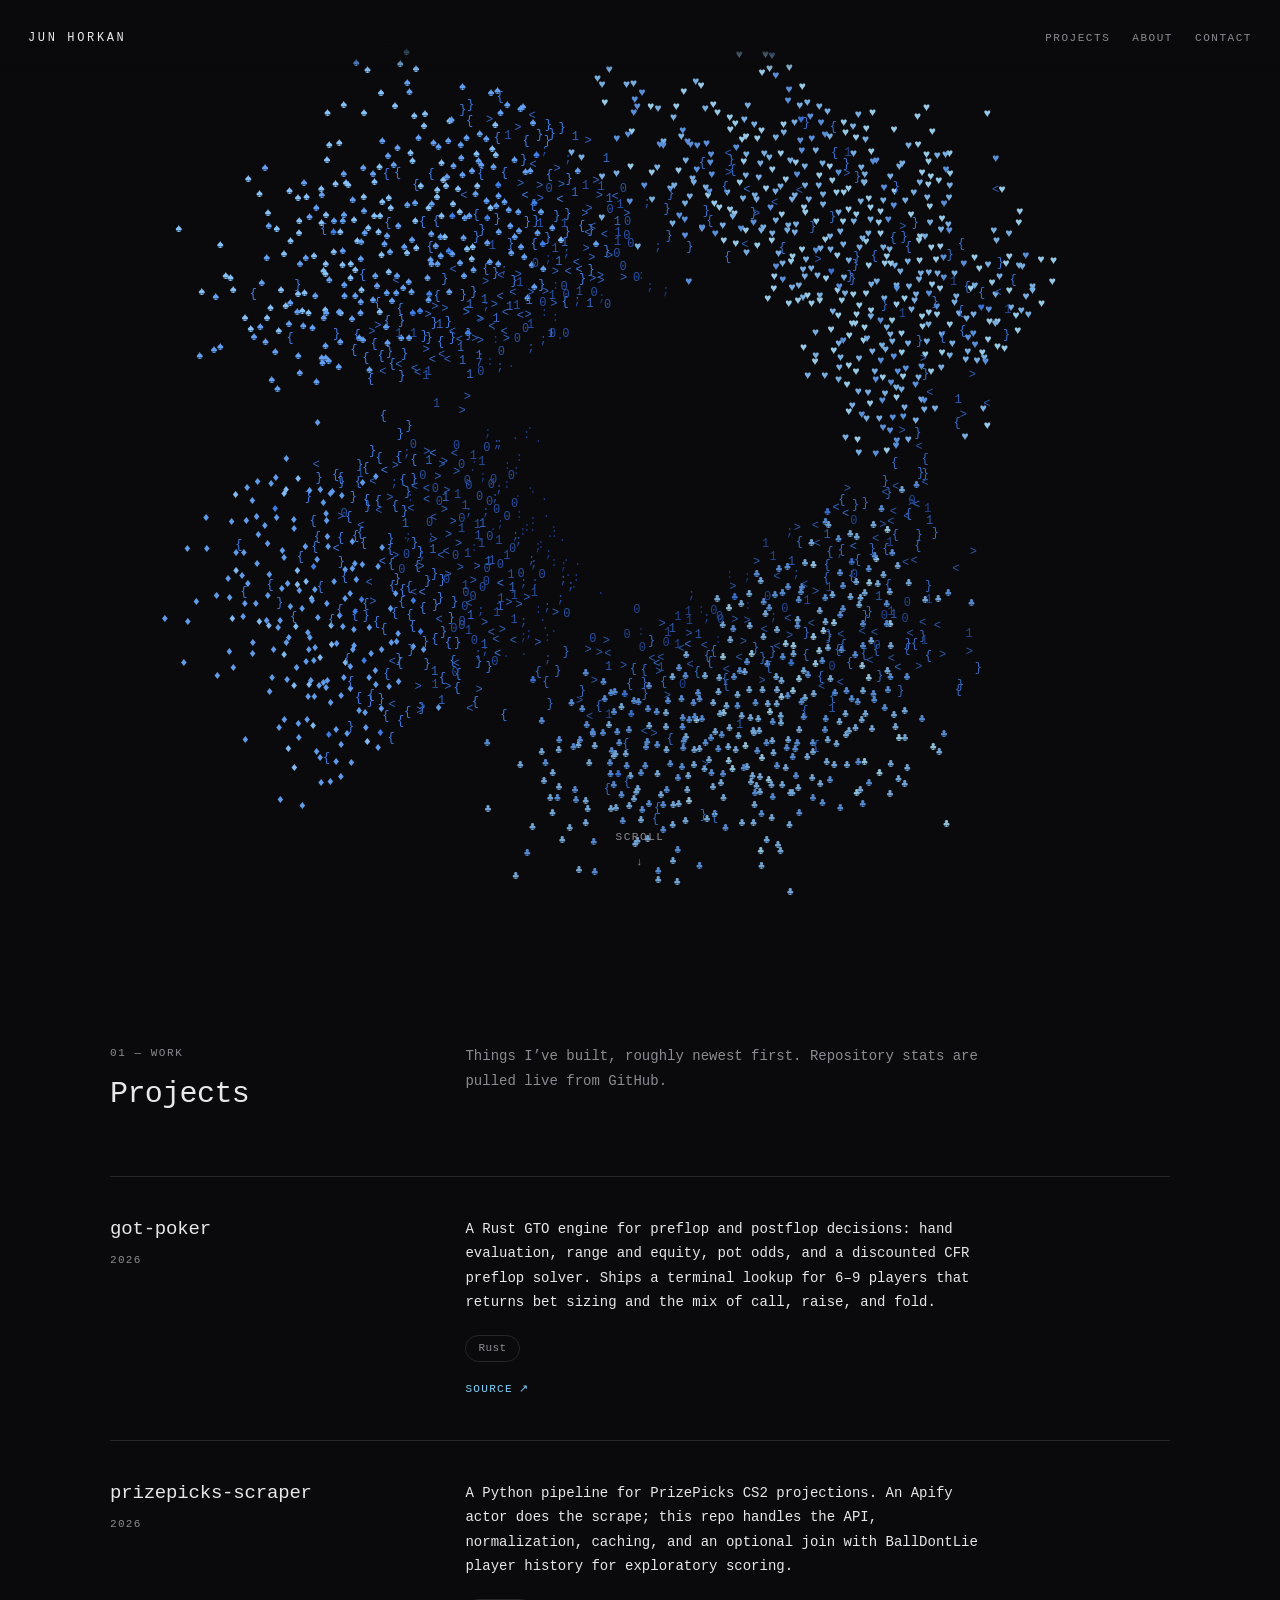
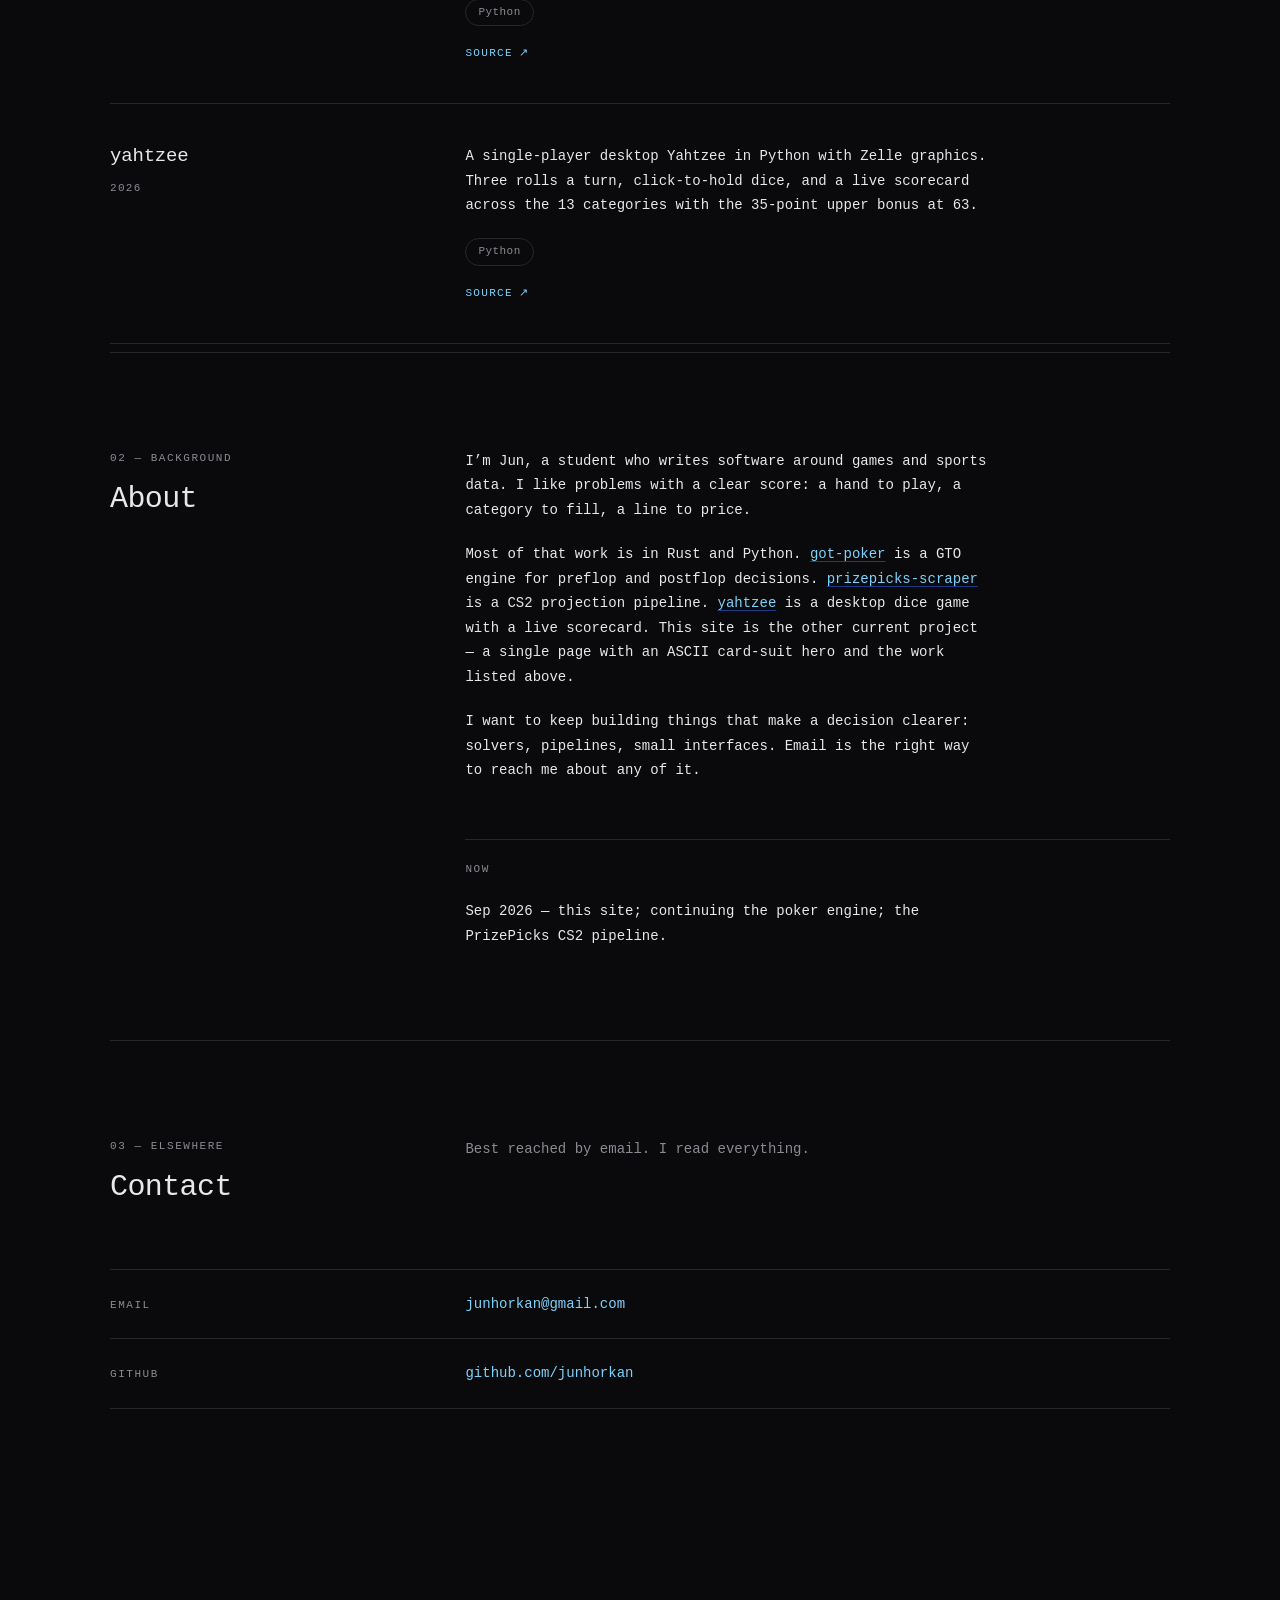
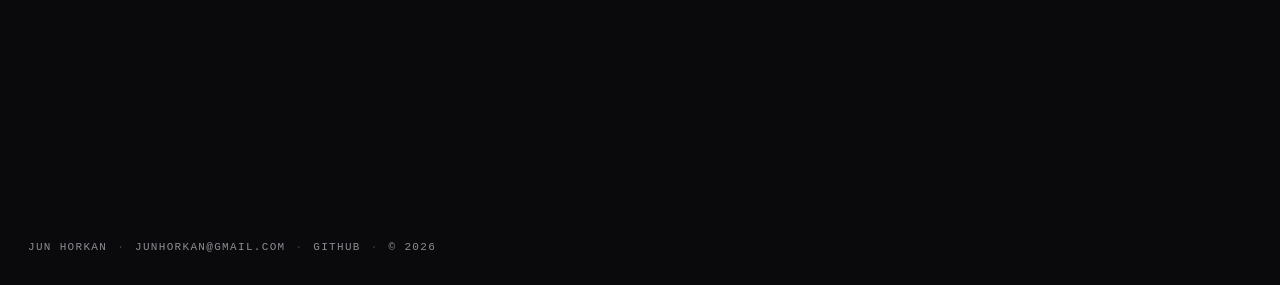
==== commit 9ea050a6: "Keep featured projects on top when re-sorting by push date The post-fetch re-sort ordered purely by " ====
--- a/index.html
+++ b/index.html
@@ -9,7 +9,7 @@
 <meta property="og:description" content="Game engines, sports data, and things being built.">
 <meta property="og:type" content="website">
 <link rel="icon" href="data:image/svg+xml,<svg xmlns='http://www.w3.org/2000/svg' viewBox='0 0 32 32'><rect width='32' height='32' fill='%230a0a0c'/><text x='16' y='22' font-family='monospace' font-size='16' font-weight='700' fill='%237dd3fc' text-anchor='middle'>J</text></svg>">
-<link rel="stylesheet" href="assets/css/site.css?v=20">
+<link rel="stylesheet" href="assets/css/site.css?v=21">
 </head>
 <body data-page="home" data-root="./" id="top">
 
@@ -85,8 +85,8 @@
 
   </main>
 
-  <script src="assets/js/nav.js?v=20"></script>
-  <script src="assets/js/projects.js?v=20"></script>
-  <script src="assets/js/ascii.js?v=20"></script>
+  <script src="assets/js/nav.js?v=21"></script>
+  <script src="assets/js/projects.js?v=21"></script>
+  <script src="assets/js/ascii.js?v=21"></script>
 </body>
 </html>
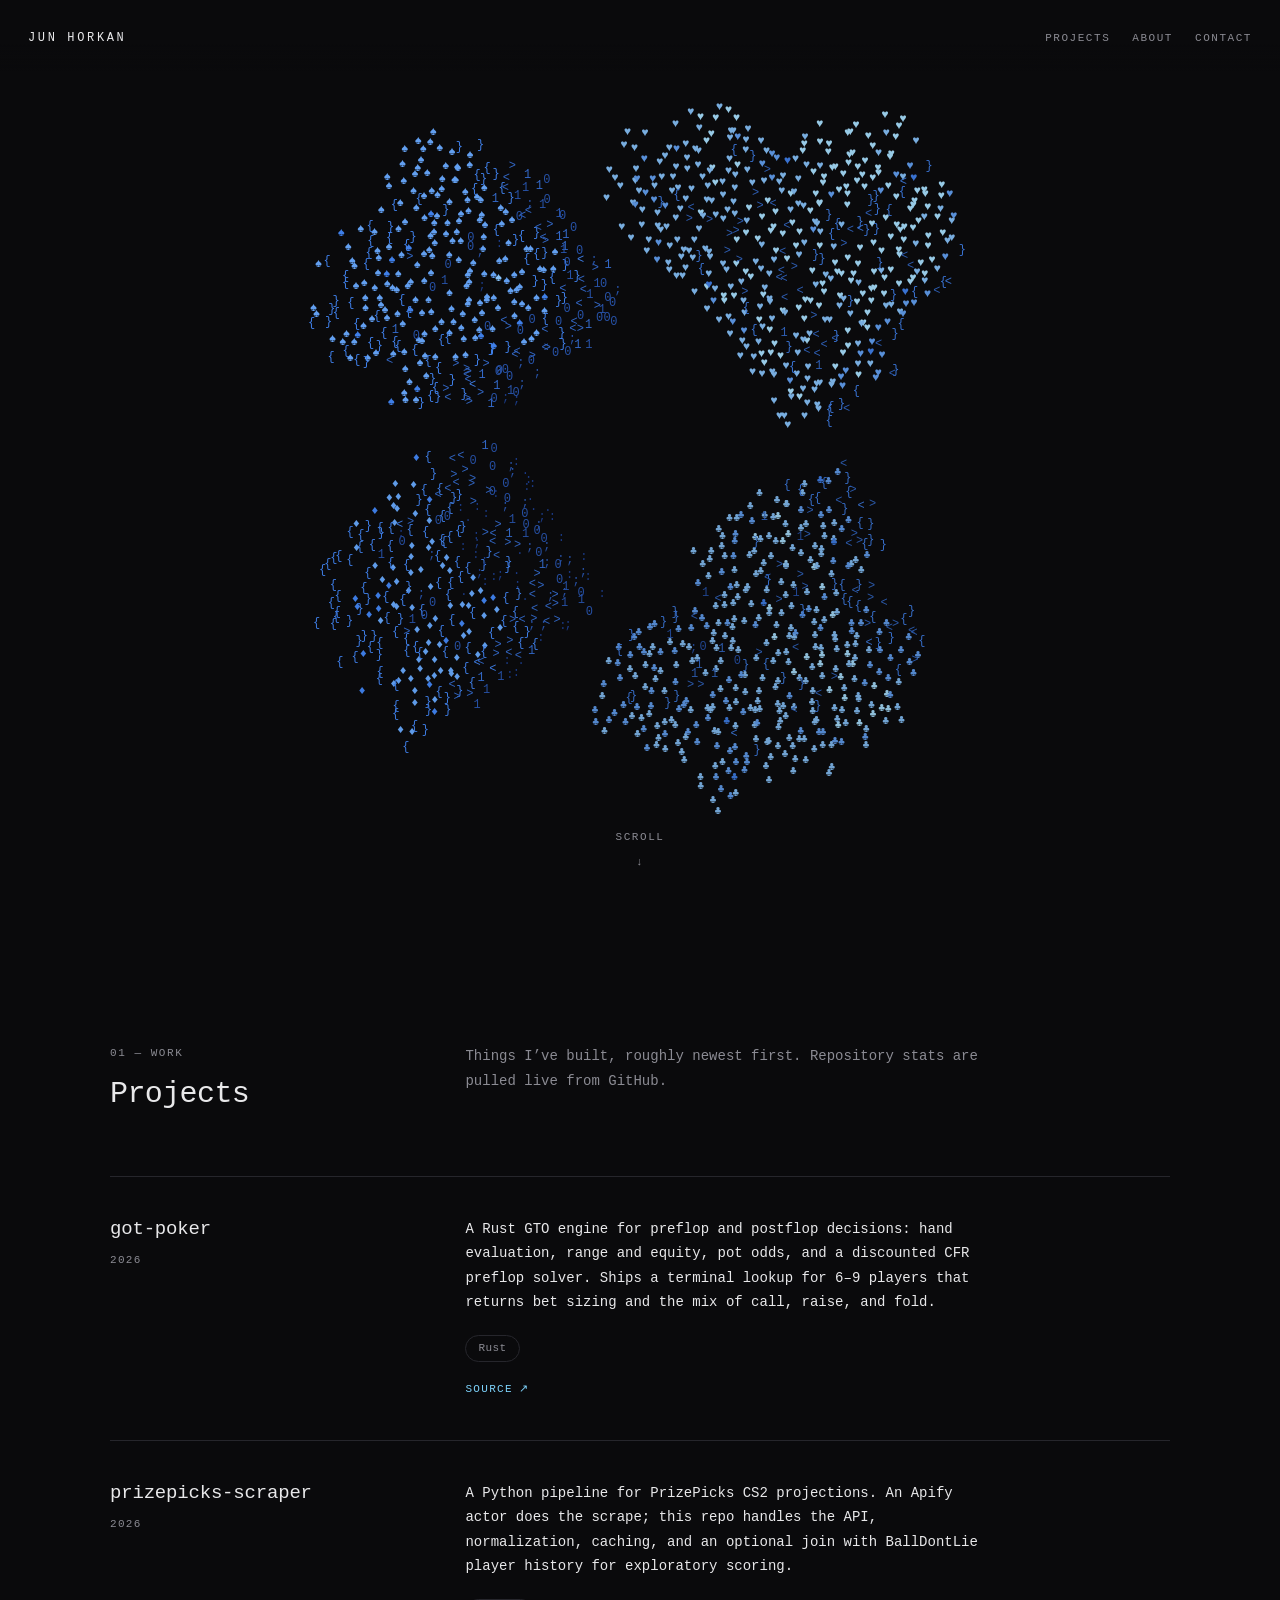
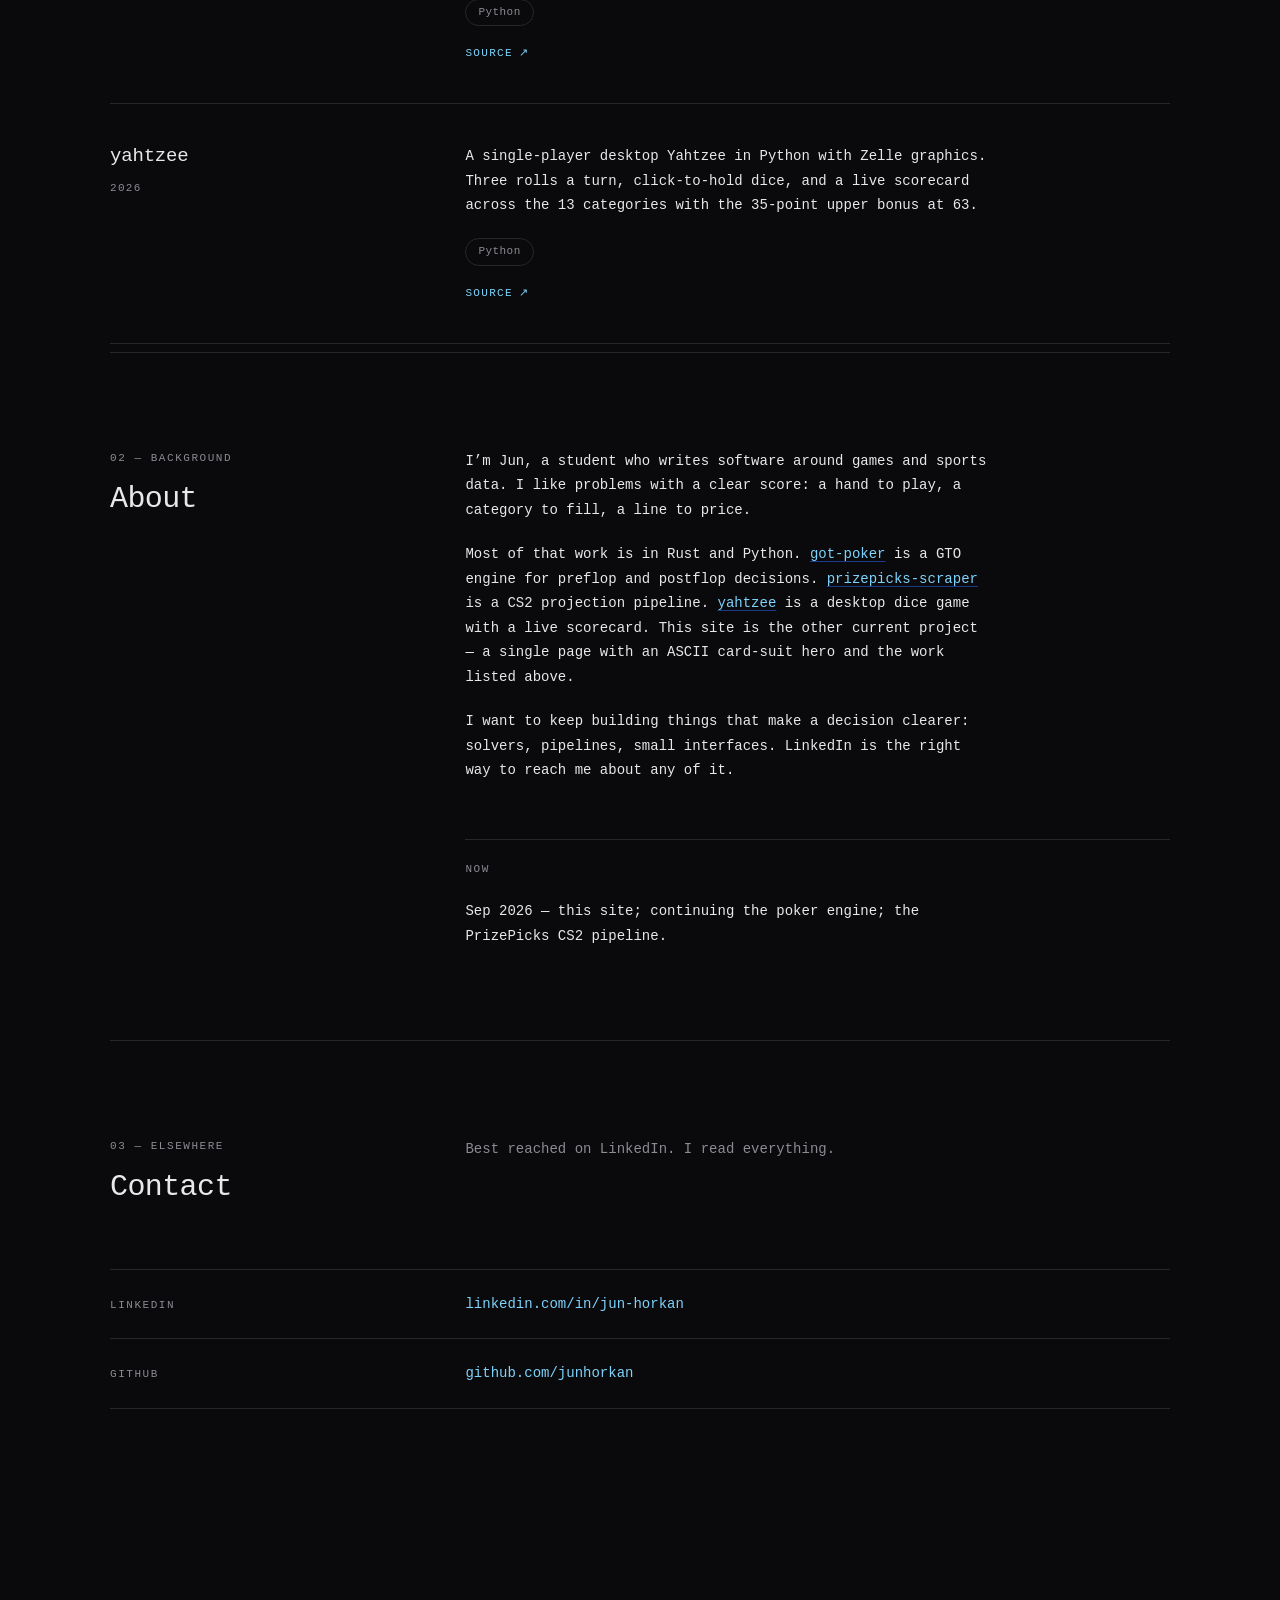
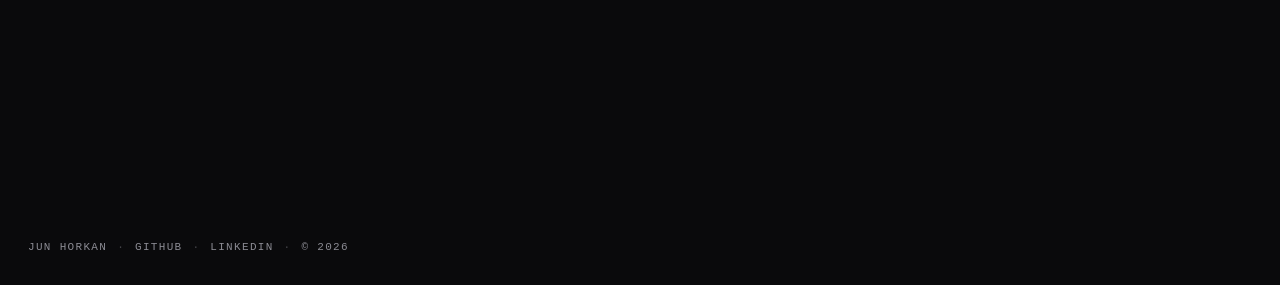
==== commit b4b0a247: "Replace the email address with LinkedIn No email appears anywhere on the site now. The footer, the C" ====
--- a/index.html
+++ b/index.html
@@ -9,7 +9,7 @@
 <meta property="og:description" content="Game engines, sports data, and things being built.">
 <meta property="og:type" content="website">
 <link rel="icon" href="data:image/svg+xml,<svg xmlns='http://www.w3.org/2000/svg' viewBox='0 0 32 32'><rect width='32' height='32' fill='%230a0a0c'/><text x='16' y='22' font-family='monospace' font-size='16' font-weight='700' fill='%237dd3fc' text-anchor='middle'>J</text></svg>">
-<link rel="stylesheet" href="assets/css/site.css?v=21">
+<link rel="stylesheet" href="assets/css/site.css?v=22">
 </head>
 <body data-page="home" data-root="./" id="top">
 
@@ -53,7 +53,7 @@
         project &mdash; a single page with an ASCII card-suit hero and the work listed above.</p>
 
         <p>I want to keep building things that make a decision clearer: solvers, pipelines,
-        small interfaces. Email is the right way to reach me about any of it.</p>
+        small interfaces. LinkedIn is the right way to reach me about any of it.</p>
 
         <h3 class="section-label">Now</h3>
         <p>Sep 2026 &mdash; this site; continuing the poker engine; the PrizePicks CS2
@@ -69,15 +69,14 @@
           <h2 class="band-title" id="contact-h">Contact</h2>
         </div>
         <div>
-          <p class="prose band-lede">Best reached by email. I read everything.</p>
+          <p class="prose band-lede">Best reached on LinkedIn. I read everything.</p>
         </div>
       </div>
 
       <ul class="link-rows">
-        <li><span class="k">Email</span><span class="v" data-mail-slot></span></li>
+        <li><span class="k">LinkedIn</span><span class="v"><a href="https://www.linkedin.com/in/jun-horkan-048a1a284/" rel="me noopener">linkedin.com/in/jun-horkan</a></span></li>
         <li><span class="k">GitHub</span><span class="v"><a href="https://github.com/junhorkan" rel="me noopener">github.com/junhorkan</a></span></li>
-        <!-- TODO(jun): add your handles and uncomment.
-        <li><span class="k">LinkedIn</span><span class="v"><a href="https://linkedin.com/in/HANDLE" rel="me noopener">linkedin.com/in/HANDLE</a></span></li>
+        <!-- TODO(jun): add an X handle here if you want one.
         <li><span class="k">X</span><span class="v"><a href="https://x.com/HANDLE" rel="me noopener">@HANDLE</a></span></li>
         -->
       </ul>
@@ -85,8 +84,8 @@
 
   </main>
 
-  <script src="assets/js/nav.js?v=21"></script>
-  <script src="assets/js/projects.js?v=21"></script>
-  <script src="assets/js/ascii.js?v=21"></script>
+  <script src="assets/js/nav.js?v=22"></script>
+  <script src="assets/js/projects.js?v=22"></script>
+  <script src="assets/js/ascii.js?v=22"></script>
 </body>
 </html>
--- a/assets/css/site.css
+++ b/assets/css/site.css
@@ -371,8 +371,9 @@
 
 @media (max-width: 640px) {
   :root { --gutter: 20px; --head-clear: 104px; }
-  /* The header wraps to two rows on narrow screens, so anchors need more
-     clearance here, not less. */
+  /* Kept generous: the header is a single row at three nav items, but wraps to
+     two if a section is ever added, and an anchor landing under it is worse
+     than a little extra whitespace above a heading. */
   .band { padding-top: 72px; scroll-margin-top: 94px; }
   .band-title { font-size: 23px; }
   .entry-name { font-size: 17px; }
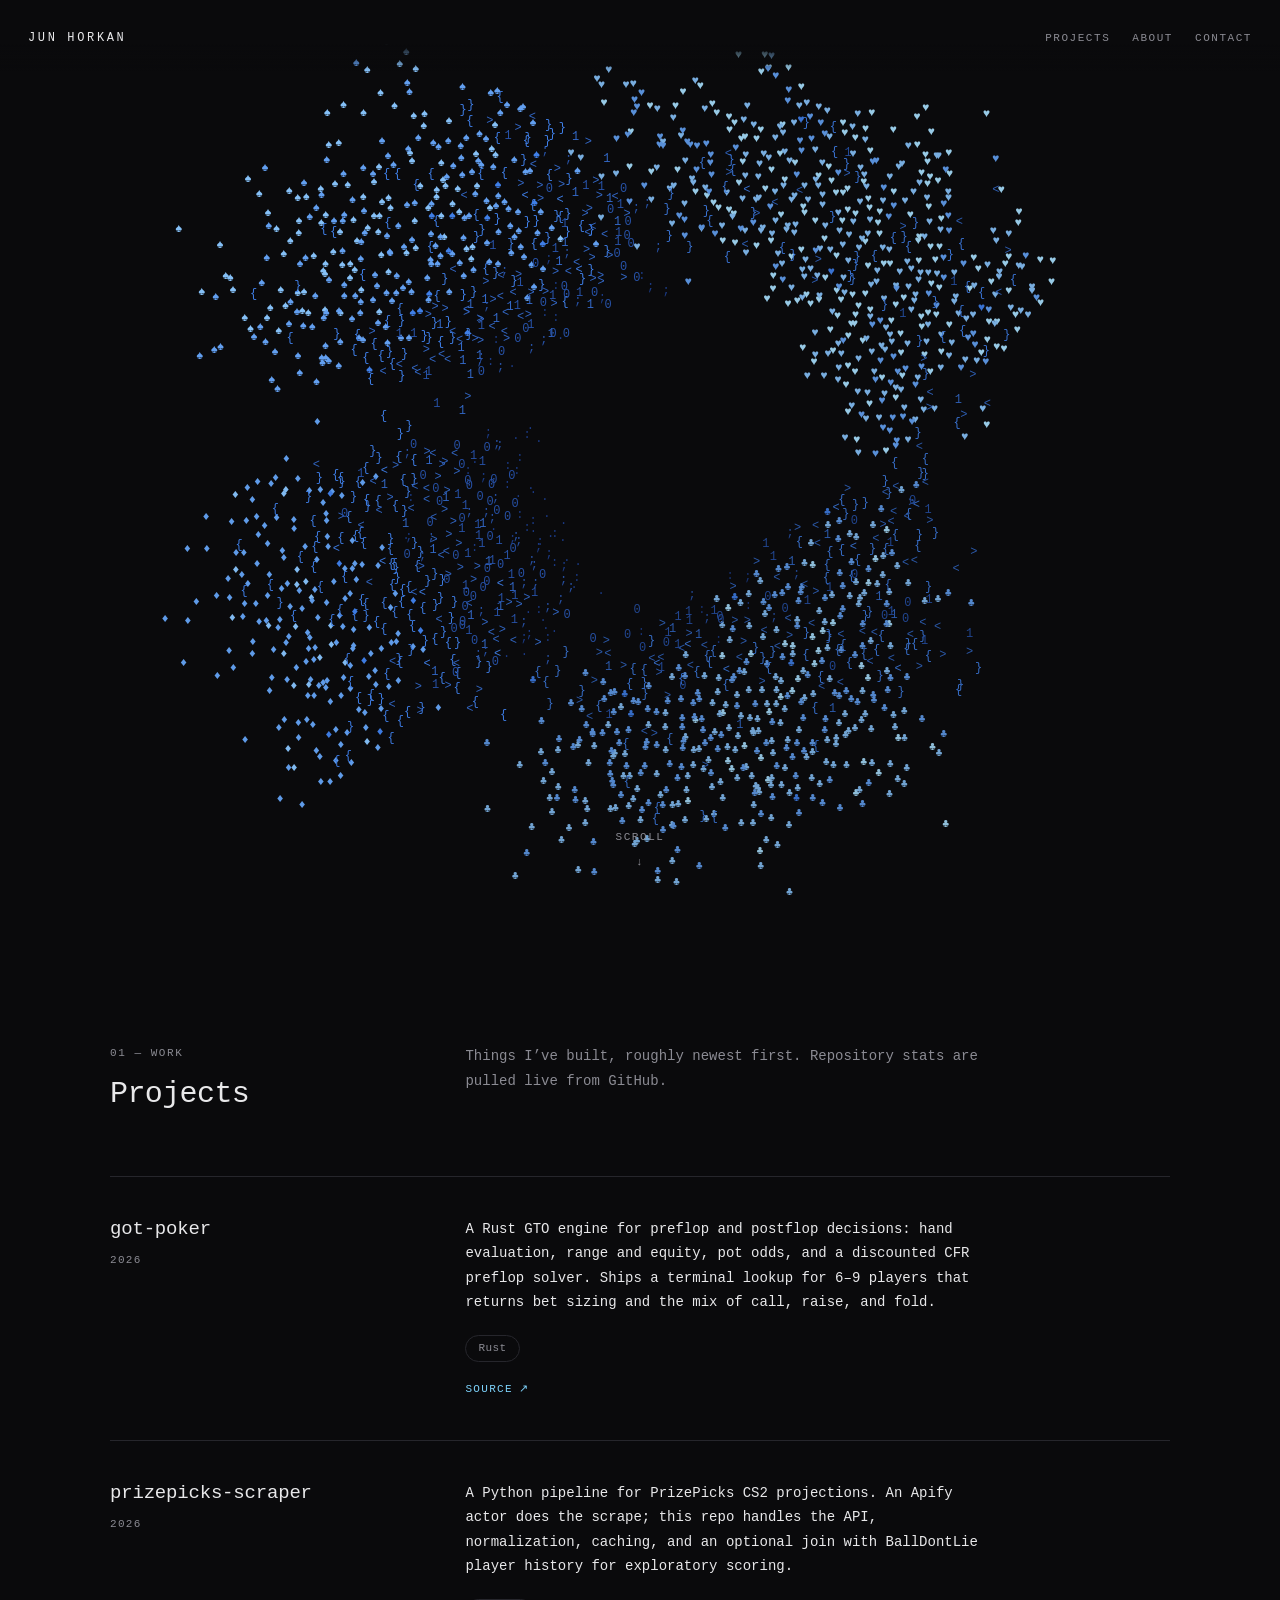
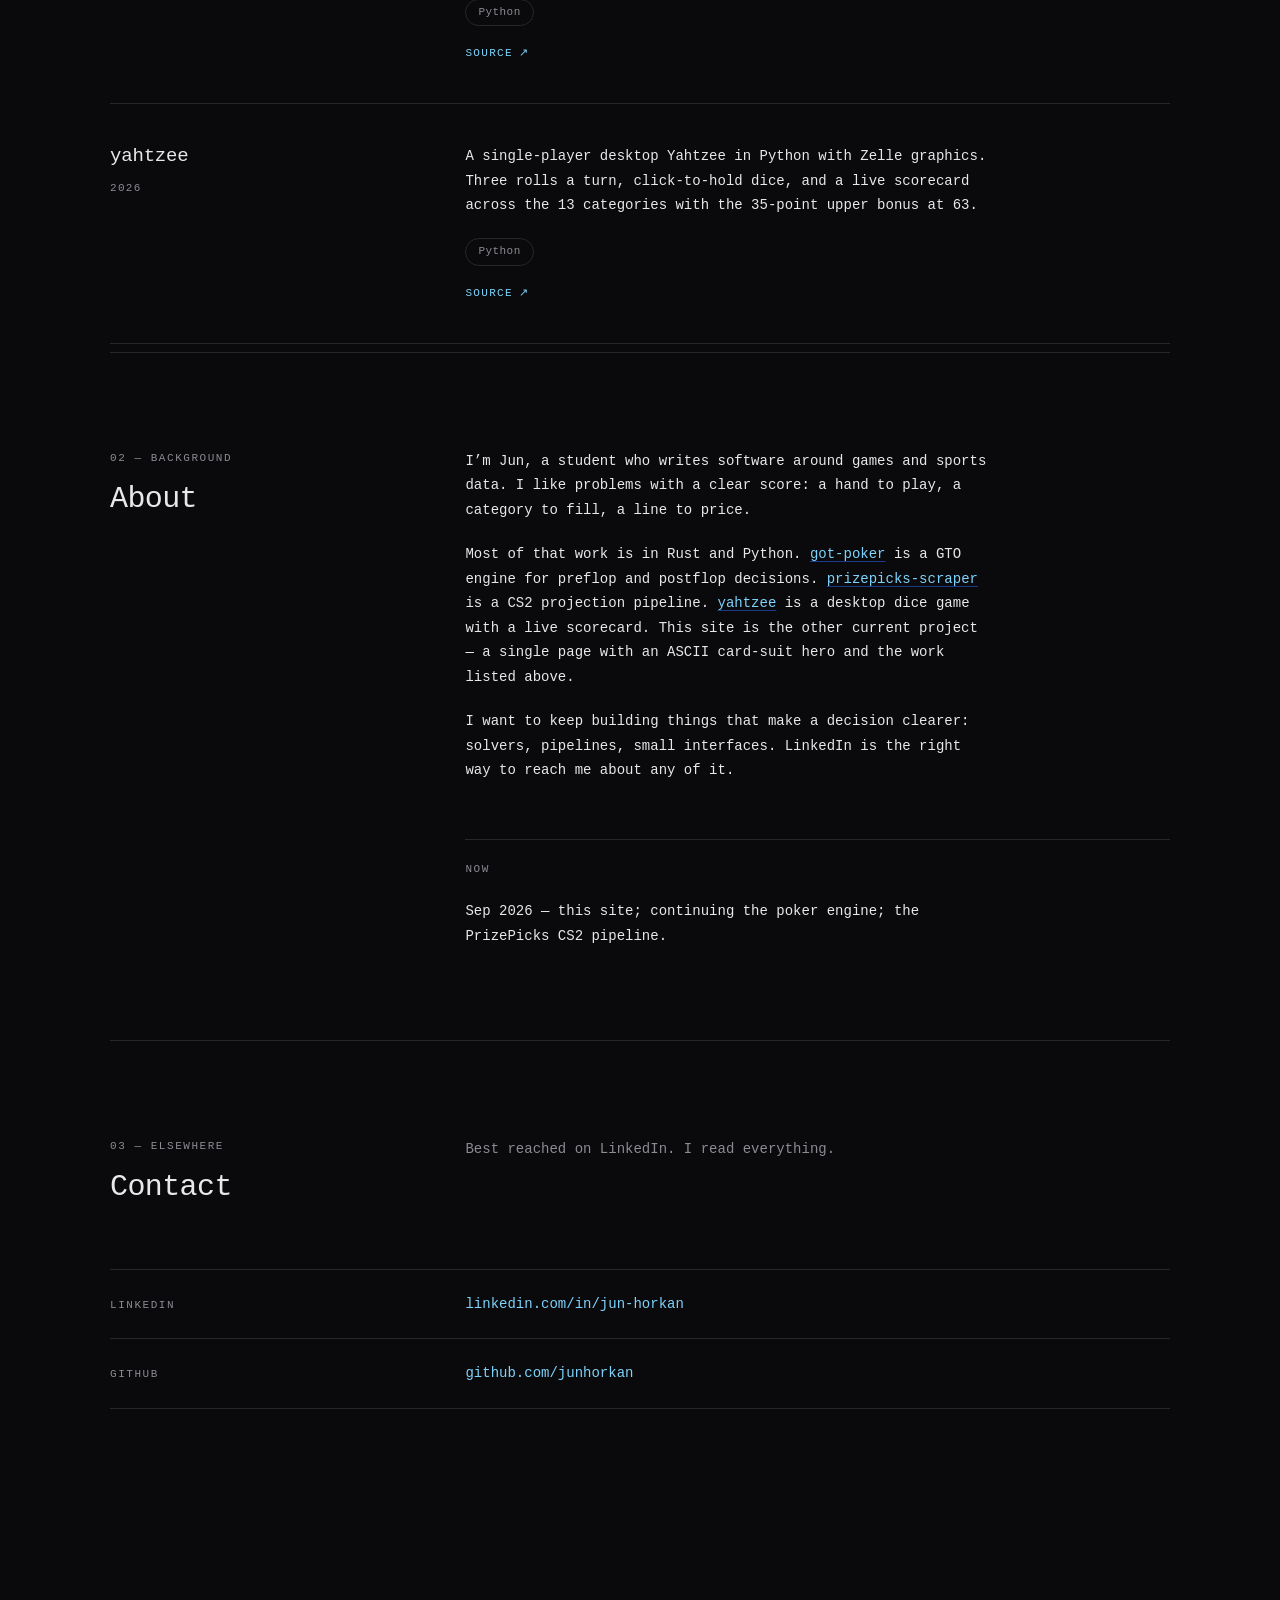
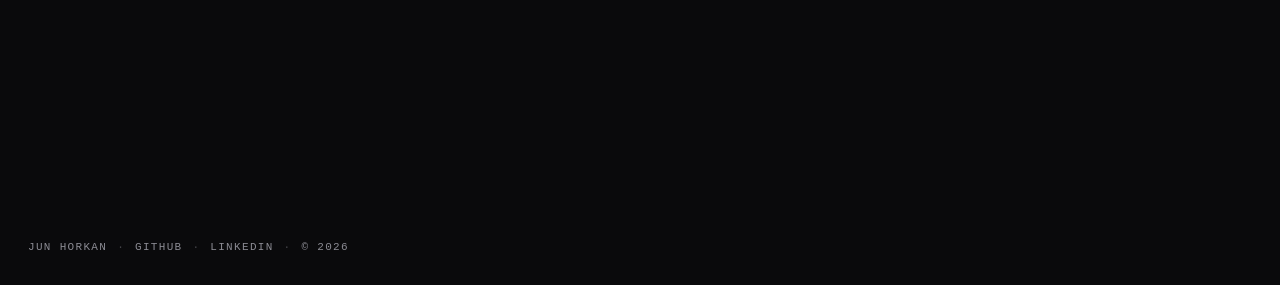
==== commit 3a92b26b: "Add README, link-preview image and favicon; rename plan.md - README.md orients anyone opening the re" ====
--- a/index.html
+++ b/index.html
@@ -8,8 +8,15 @@
 <meta property="og:title" content="Jun Horkan">
 <meta property="og:description" content="Game engines, sports data, and things being built.">
 <meta property="og:type" content="website">
+<meta property="og:url" content="https://junhorkan.github.io/">
+<meta property="og:image" content="https://junhorkan.github.io/assets/img/og.png">
+<meta property="og:image:width" content="1200">
+<meta property="og:image:height" content="630">
+<meta property="og:image:alt" content="The four card suits drawn as clouds of ASCII characters, above the name Jun Horkan.">
+<meta name="twitter:card" content="summary_large_image">
 <link rel="icon" href="data:image/svg+xml,<svg xmlns='http://www.w3.org/2000/svg' viewBox='0 0 32 32'><rect width='32' height='32' fill='%230a0a0c'/><text x='16' y='22' font-family='monospace' font-size='16' font-weight='700' fill='%237dd3fc' text-anchor='middle'>J</text></svg>">
-<link rel="stylesheet" href="assets/css/site.css?v=22">
+<link rel="alternate icon" href="favicon.ico" sizes="any">
+<link rel="stylesheet" href="assets/css/site.css?v=23">
 </head>
 <body data-page="home" data-root="./" id="top">
 
@@ -84,8 +91,8 @@
 
   </main>
 
-  <script src="assets/js/nav.js?v=22"></script>
-  <script src="assets/js/projects.js?v=22"></script>
-  <script src="assets/js/ascii.js?v=22"></script>
+  <script src="assets/js/nav.js?v=23"></script>
+  <script src="assets/js/projects.js?v=23"></script>
+  <script src="assets/js/ascii.js?v=23"></script>
 </body>
 </html>
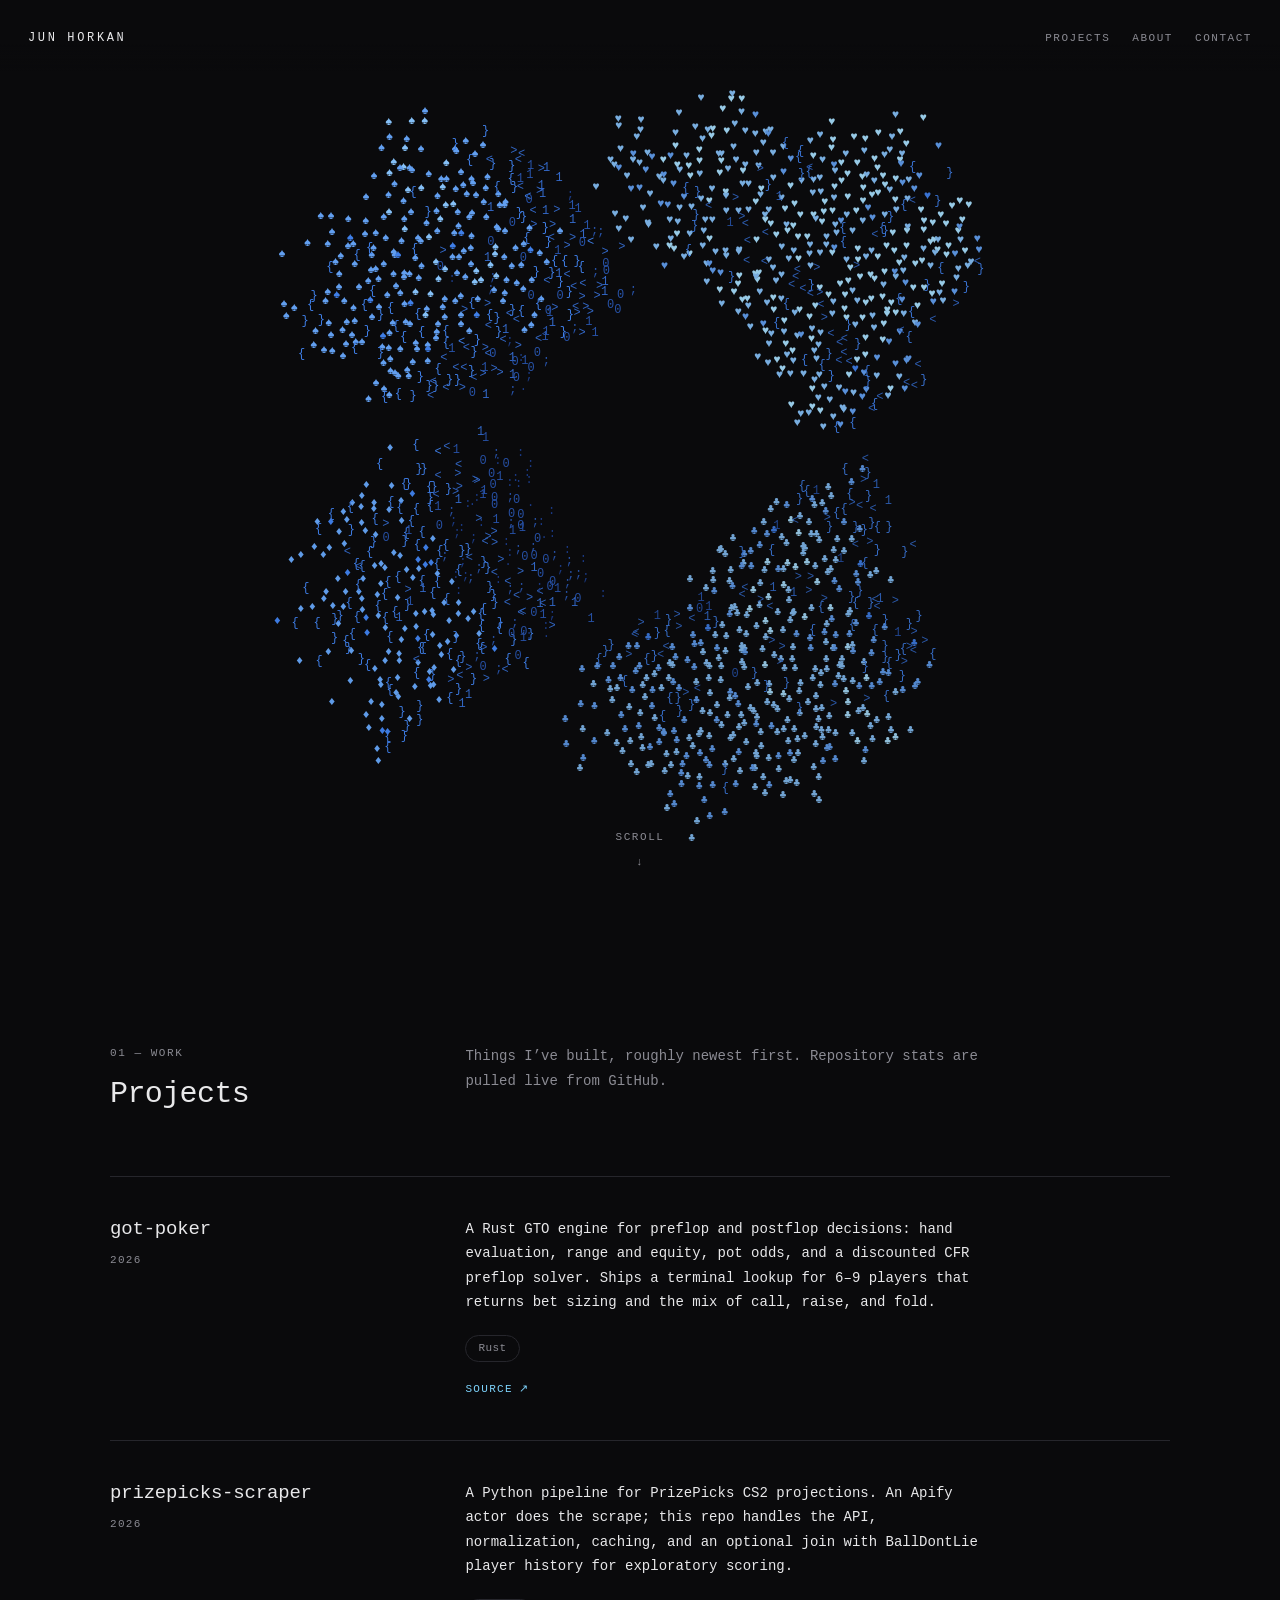
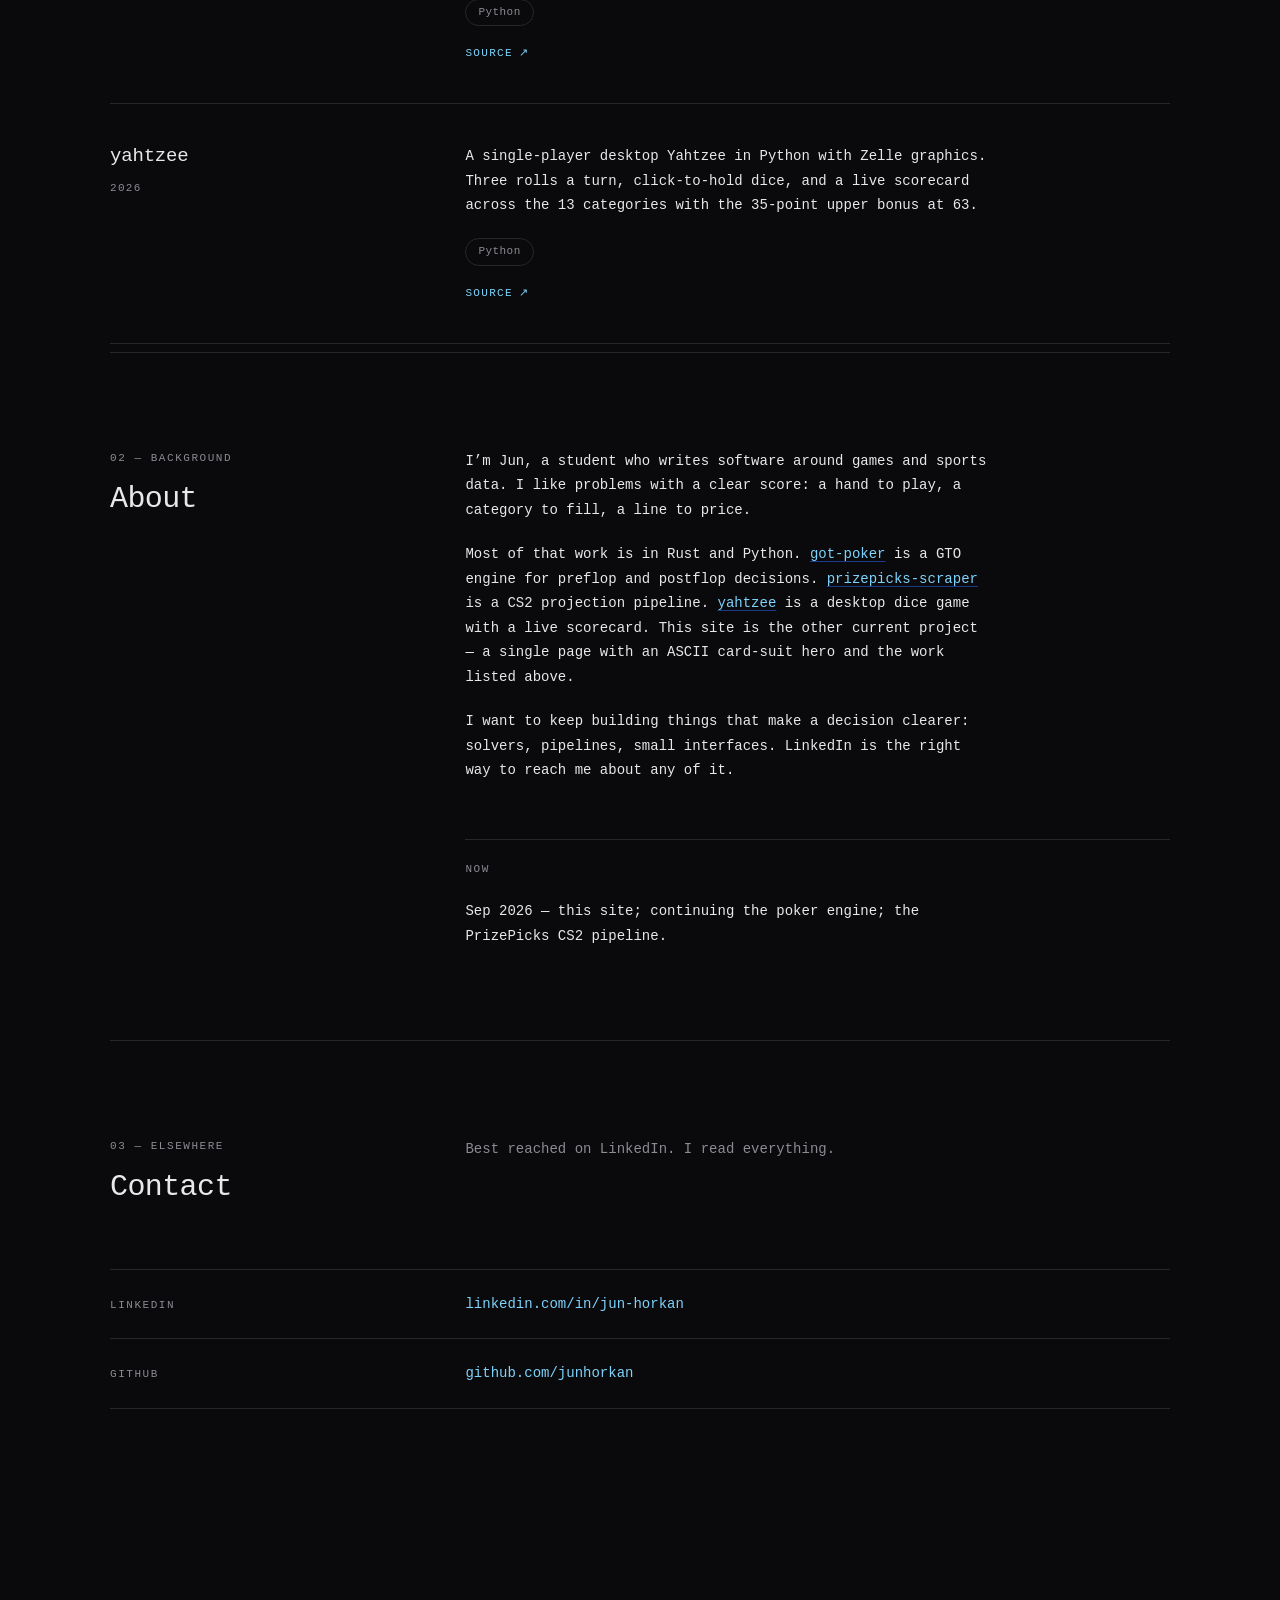
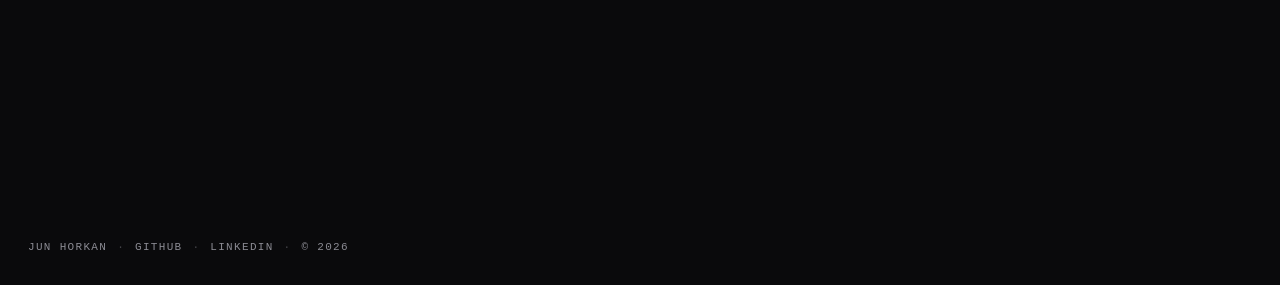
==== commit b3f4618d: "Help the site surface for a search on the name A search for "Jun Horkan" currently returns a LinkedI" ====
--- a/index.html
+++ b/index.html
@@ -15,8 +15,22 @@
 <meta property="og:image:alt" content="The four card suits drawn as clouds of ASCII characters, above the name Jun Horkan.">
 <meta name="twitter:card" content="summary_large_image">
 <link rel="icon" href="data:image/svg+xml,<svg xmlns='http://www.w3.org/2000/svg' viewBox='0 0 32 32'><rect width='32' height='32' fill='%230a0a0c'/><text x='16' y='22' font-family='monospace' font-size='16' font-weight='700' fill='%237dd3fc' text-anchor='middle'>J</text></svg>">
+<script type="application/ld+json">
+{
+  "@context": "https://schema.org",
+  "@type": "Person",
+  "name": "Jun Horkan",
+  "url": "https://junhorkan.github.io/",
+  "description": "Student who writes software around games and sports data.",
+  "image": "https://junhorkan.github.io/assets/img/og.png",
+  "sameAs": [
+    "https://github.com/junhorkan",
+    "https://www.linkedin.com/in/jun-horkan-048a1a284/"
+  ]
+}
+</script>
 <link rel="alternate icon" href="favicon.ico" sizes="any">
-<link rel="stylesheet" href="assets/css/site.css?v=23">
+<link rel="stylesheet" href="assets/css/site.css?v=24">
 </head>
 <body data-page="home" data-root="./" id="top">
 
@@ -91,8 +105,8 @@
 
   </main>
 
-  <script src="assets/js/nav.js?v=23"></script>
-  <script src="assets/js/projects.js?v=23"></script>
-  <script src="assets/js/ascii.js?v=23"></script>
+  <script src="assets/js/nav.js?v=24"></script>
+  <script src="assets/js/projects.js?v=24"></script>
+  <script src="assets/js/ascii.js?v=24"></script>
 </body>
 </html>
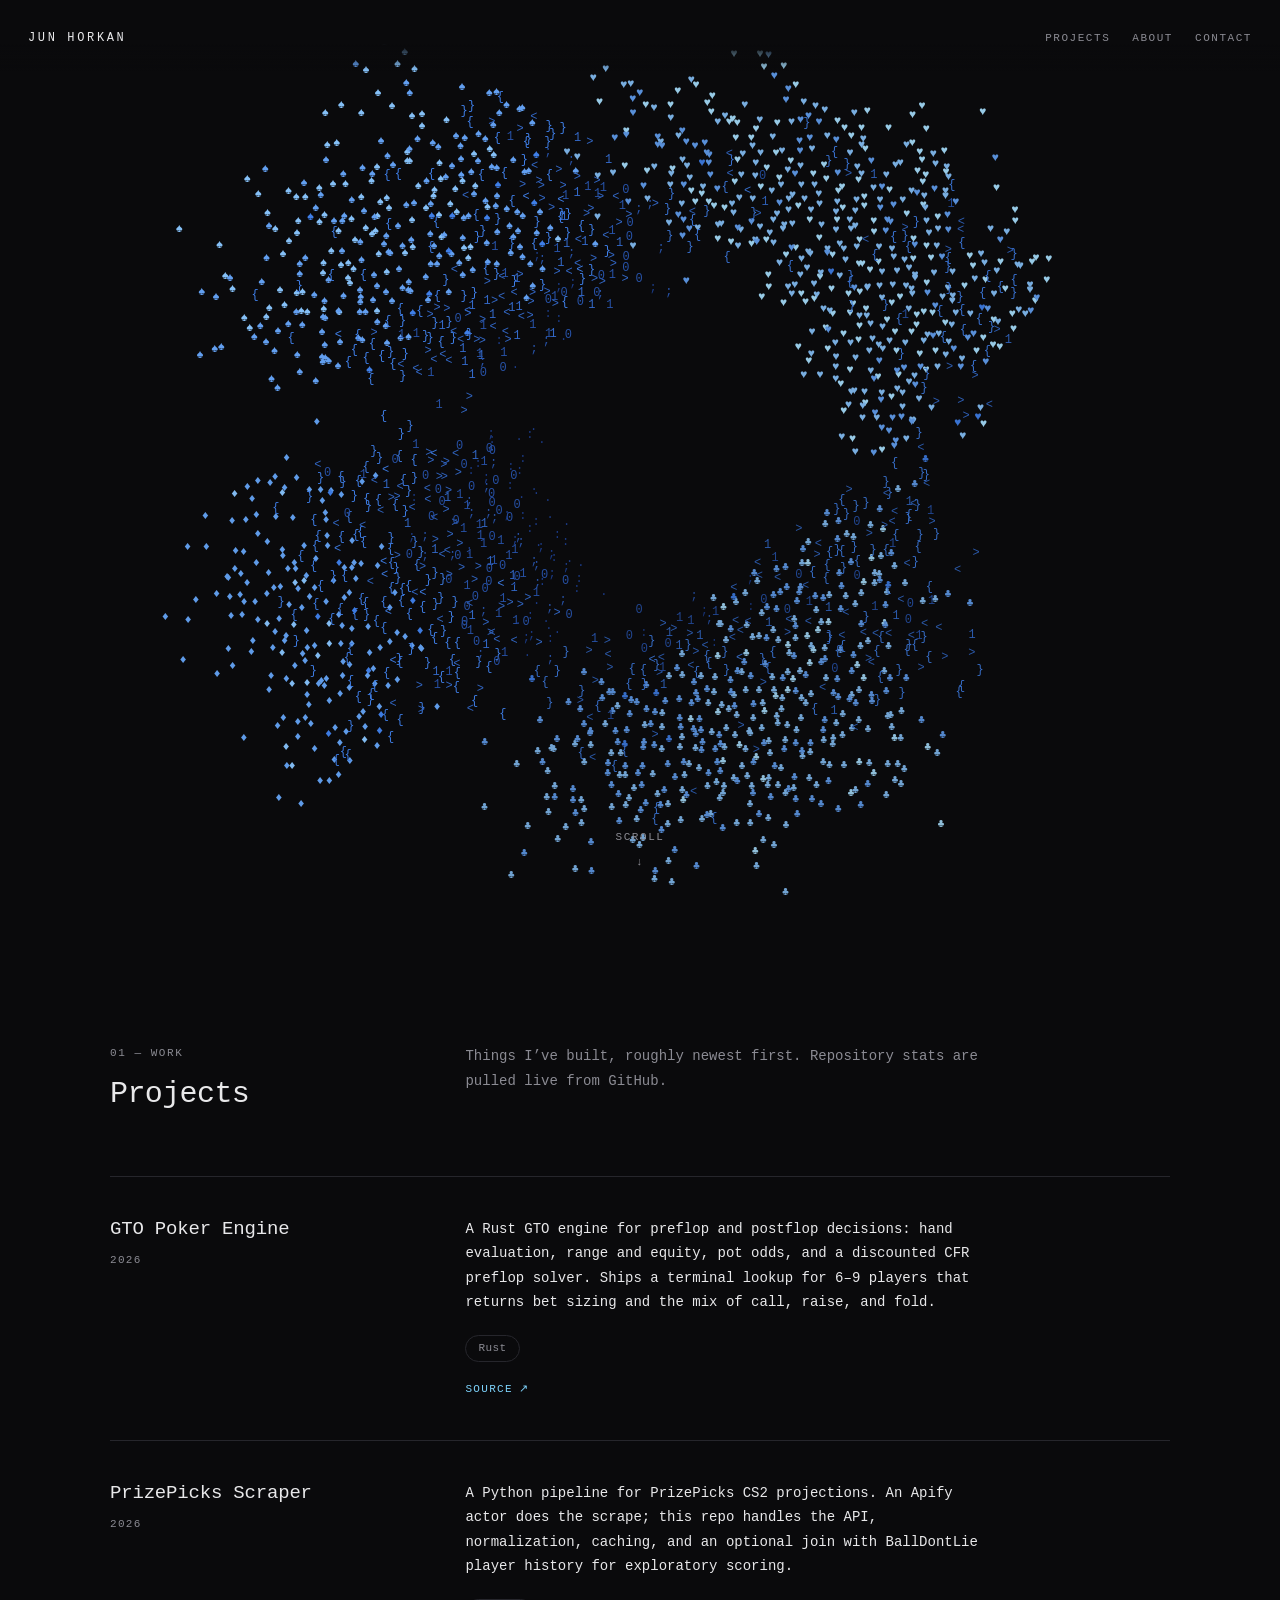
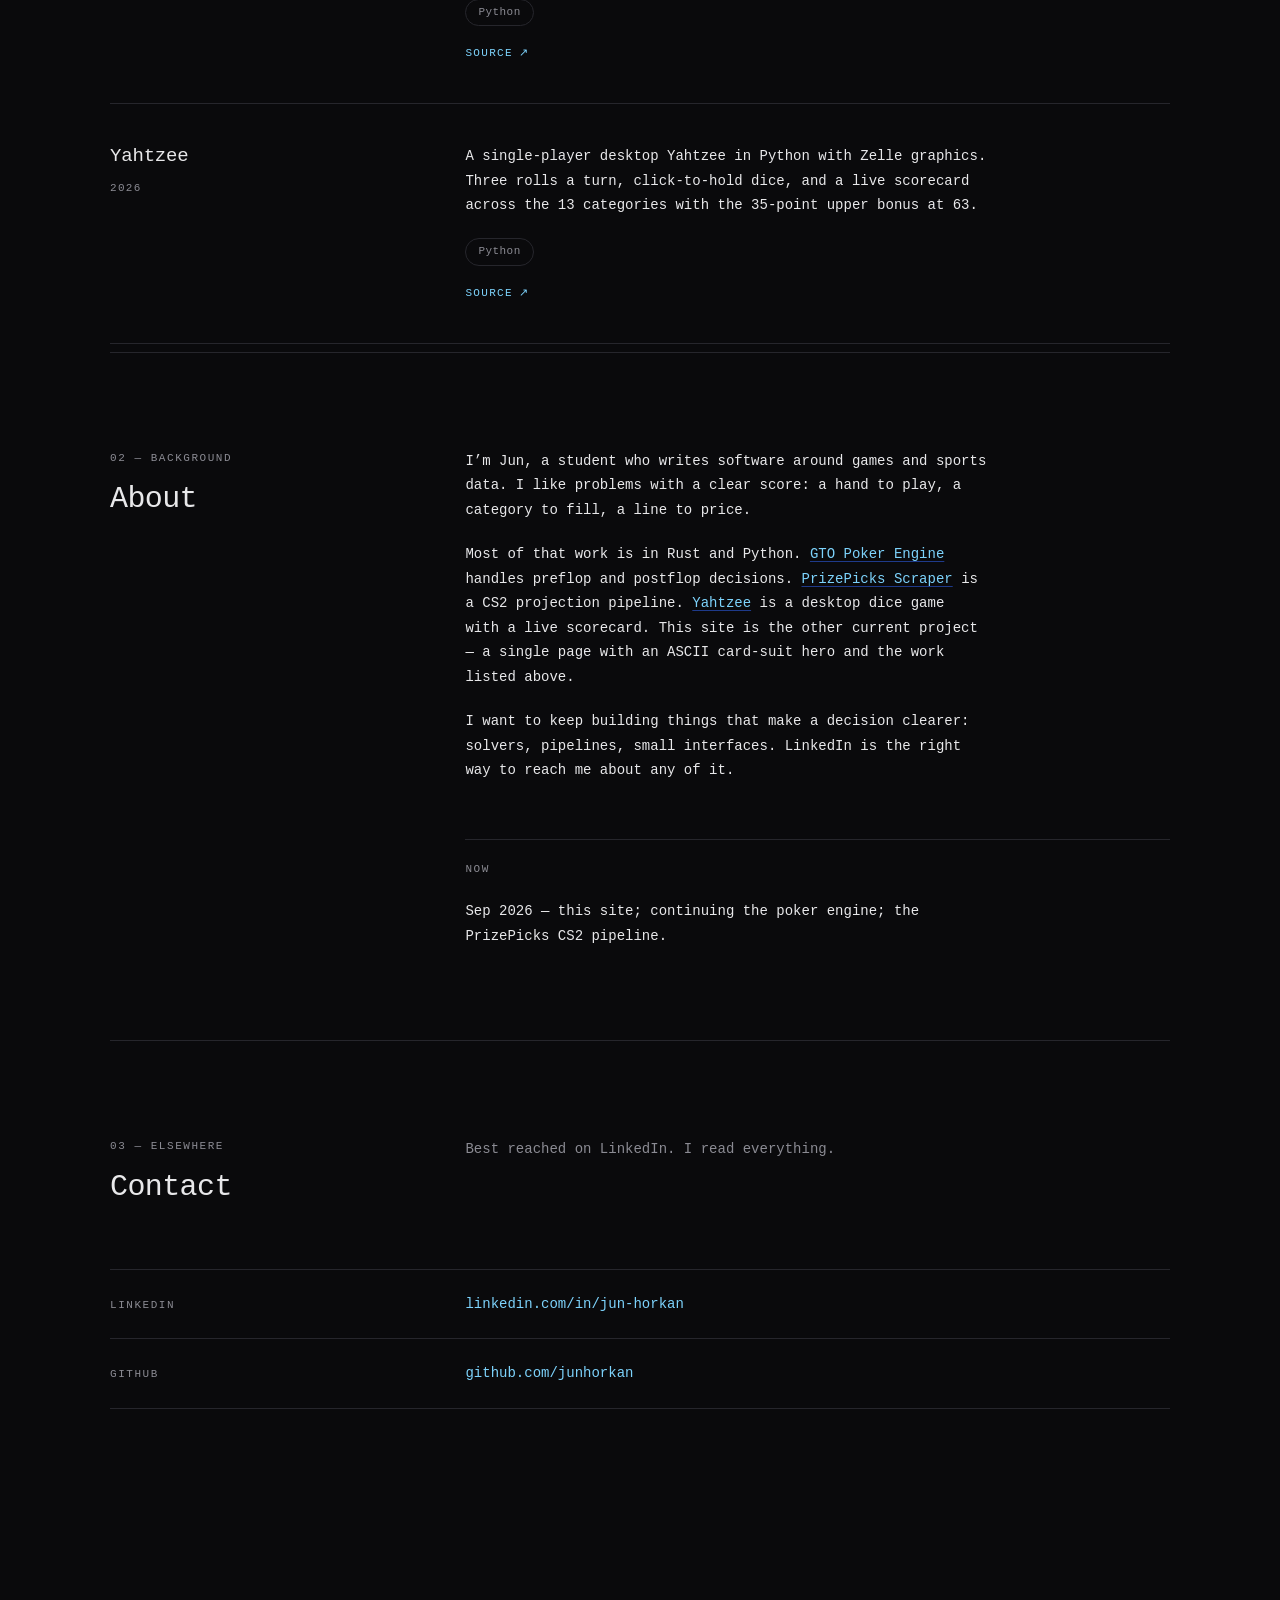
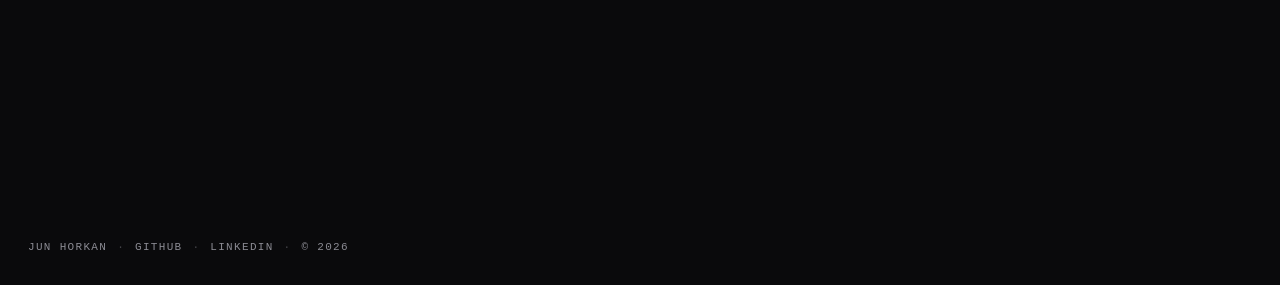
==== commit 60dcdb3a: "Give projects readable titles instead of repo slugs Entries now read "GTO Poker Engine", "PrizePicks" ====
--- a/index.html
+++ b/index.html
@@ -30,7 +30,7 @@
 }
 </script>
 <link rel="alternate icon" href="favicon.ico" sizes="any">
-<link rel="stylesheet" href="assets/css/site.css?v=24">
+<link rel="stylesheet" href="assets/css/site.css?v=25">
 </head>
 <body data-page="home" data-root="./" id="top">
 
@@ -67,9 +67,9 @@
         I like problems with a clear score: a hand to play, a category to fill, a line
         to price.</p>
 
-        <p>Most of that work is in Rust and Python. <a href="https://github.com/junhorkan/got-poker" rel="noopener">got-poker</a>
-        is a GTO engine for preflop and postflop decisions. <a href="https://github.com/junhorkan/prizepicks-scraper" rel="noopener">prizepicks-scraper</a>
-        is a CS2 projection pipeline. <a href="https://github.com/junhorkan/yahtzee" rel="noopener">yahtzee</a>
+        <p>Most of that work is in Rust and Python. <a href="https://github.com/junhorkan/got-poker" rel="noopener">GTO Poker Engine</a>
+        handles preflop and postflop decisions. <a href="https://github.com/junhorkan/prizepicks-scraper" rel="noopener">PrizePicks Scraper</a>
+        is a CS2 projection pipeline. <a href="https://github.com/junhorkan/yahtzee" rel="noopener">Yahtzee</a>
         is a desktop dice game with a live scorecard. This site is the other current
         project &mdash; a single page with an ASCII card-suit hero and the work listed above.</p>
 
@@ -105,8 +105,8 @@
 
   </main>
 
-  <script src="assets/js/nav.js?v=24"></script>
-  <script src="assets/js/projects.js?v=24"></script>
-  <script src="assets/js/ascii.js?v=24"></script>
+  <script src="assets/js/nav.js?v=25"></script>
+  <script src="assets/js/projects.js?v=25"></script>
+  <script src="assets/js/ascii.js?v=25"></script>
 </body>
 </html>
